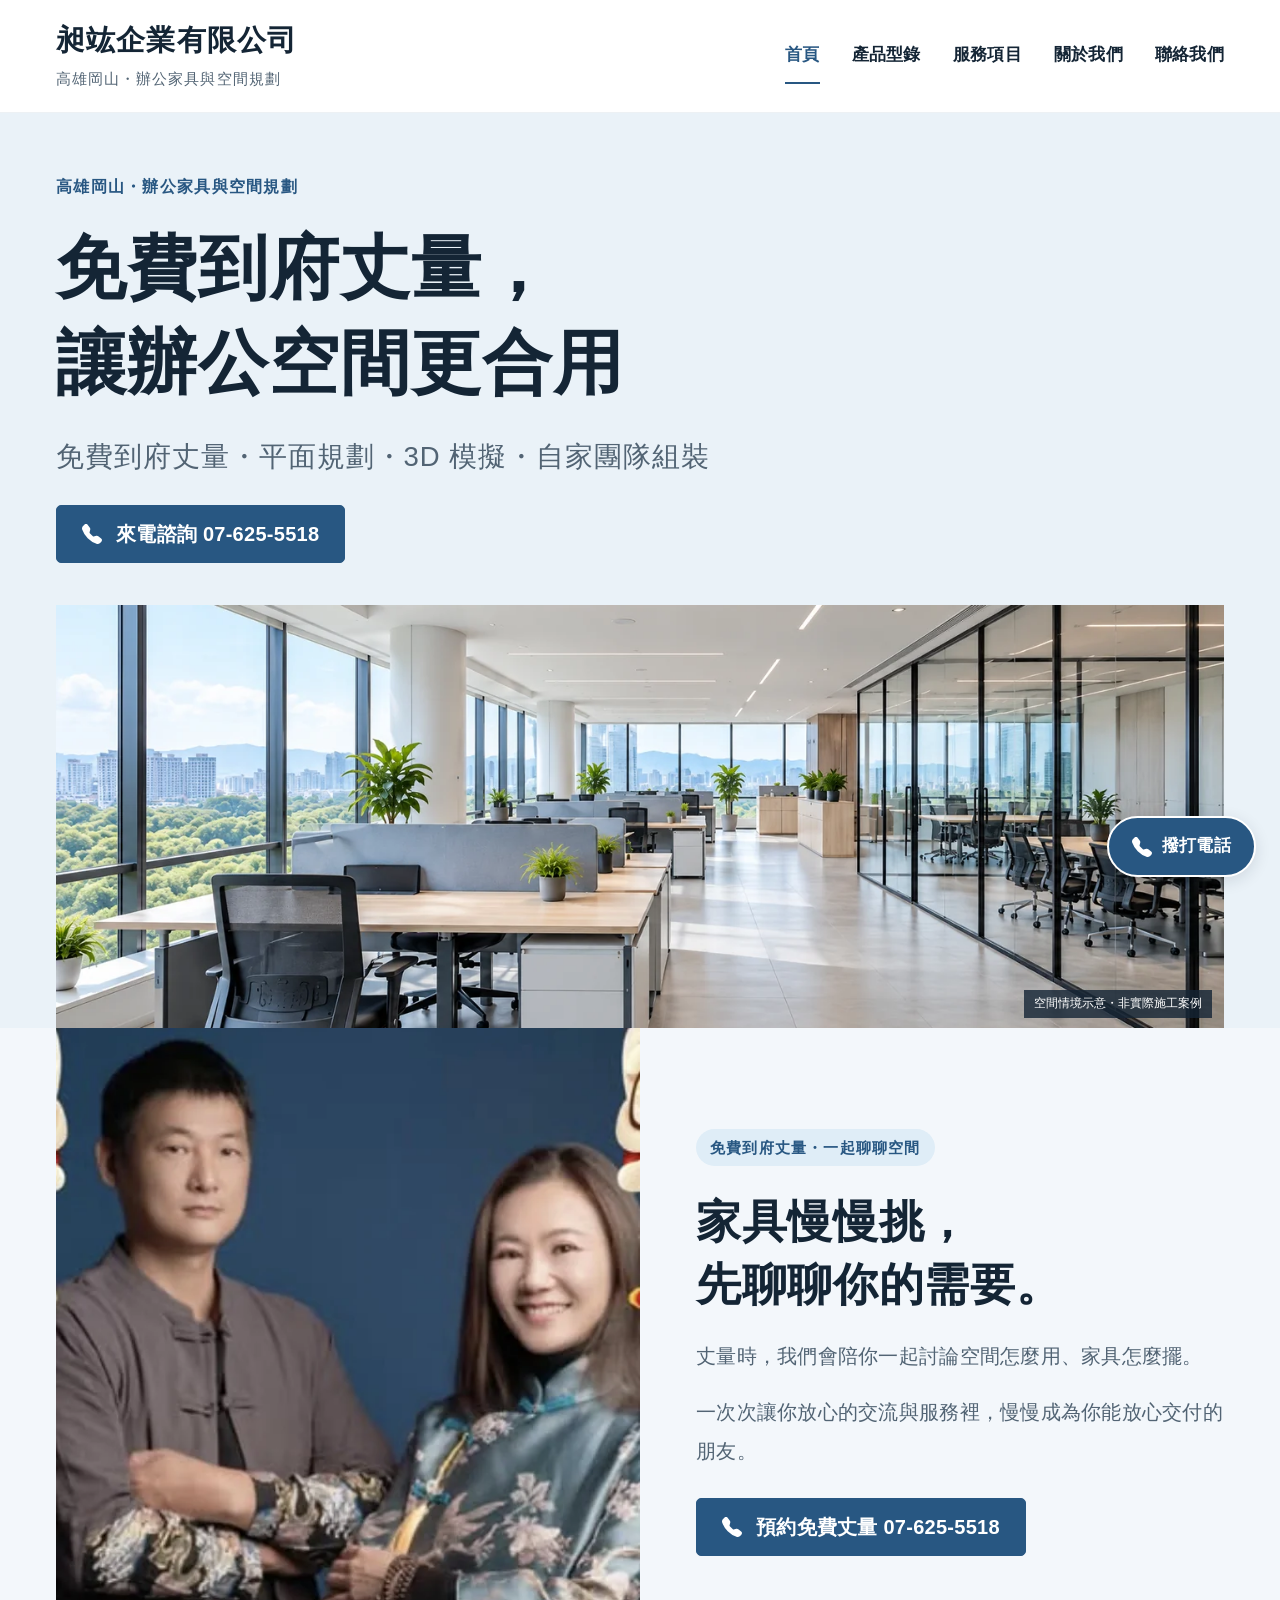
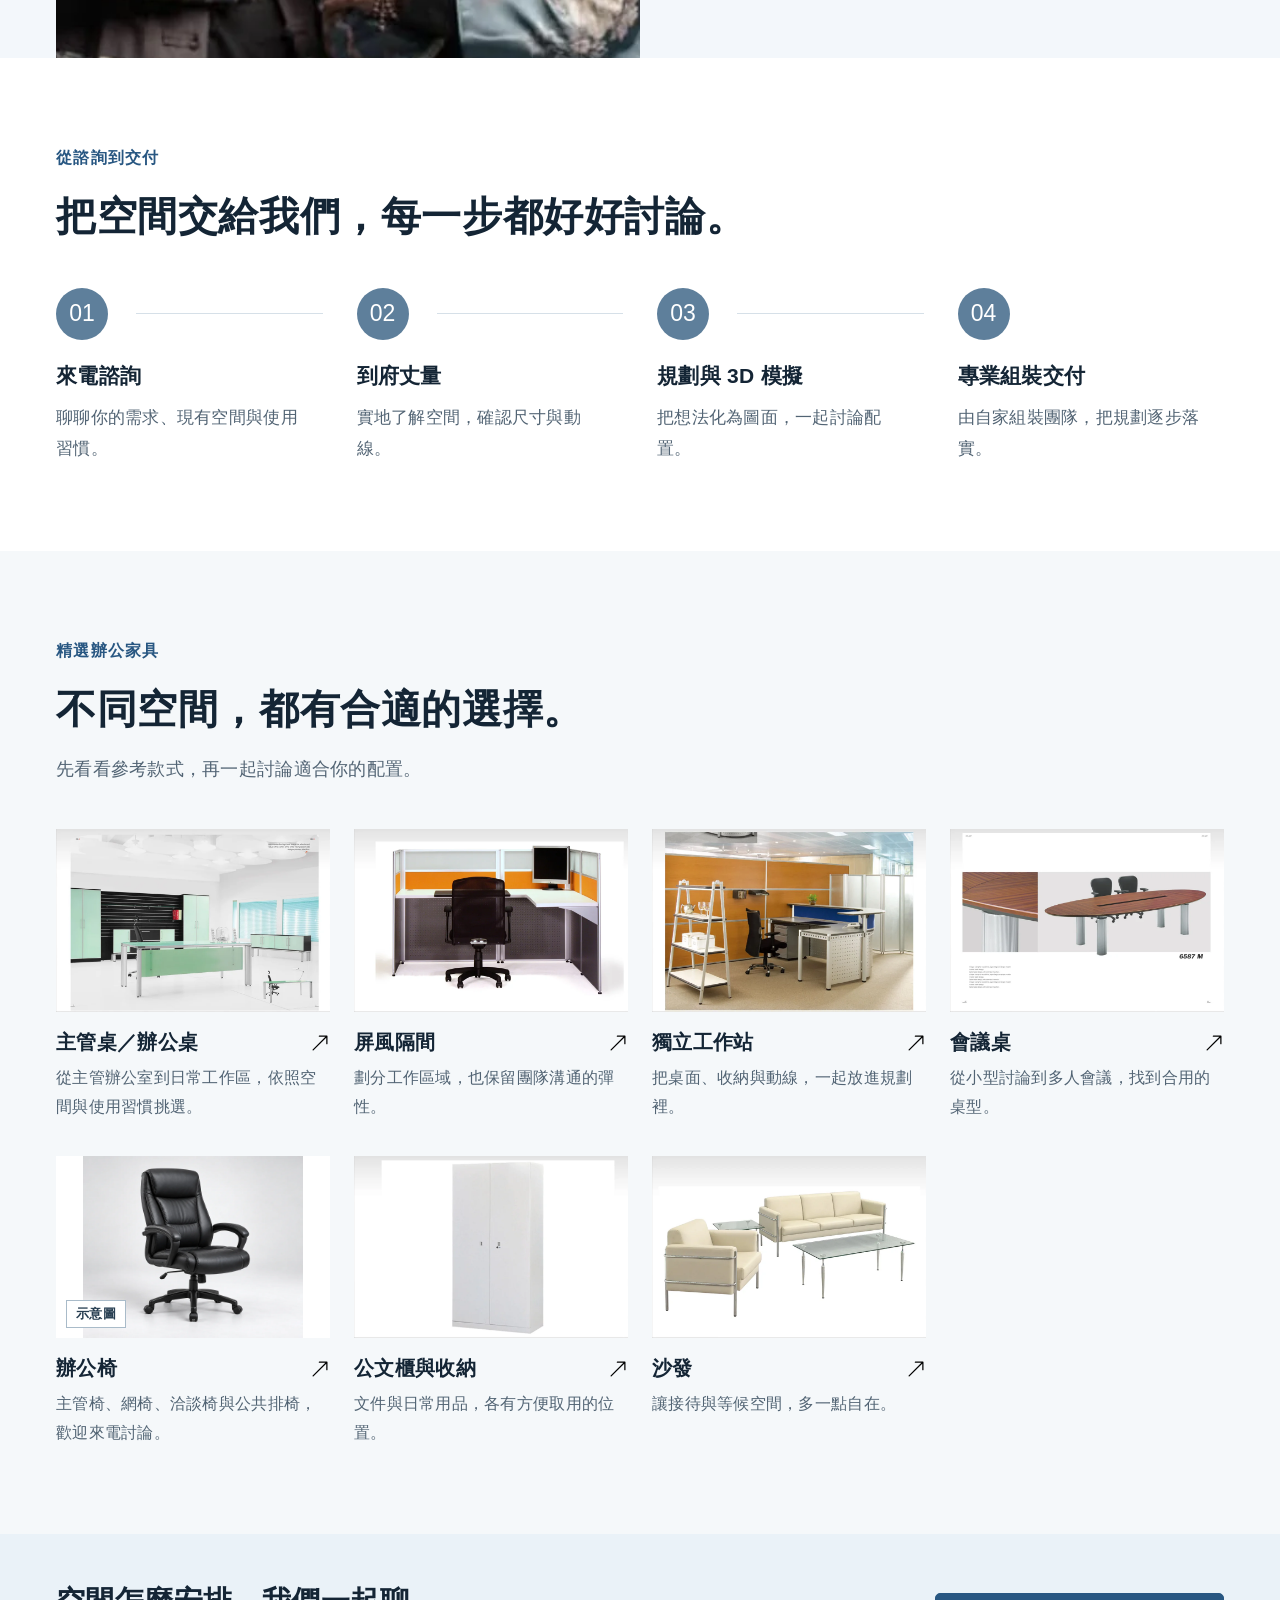
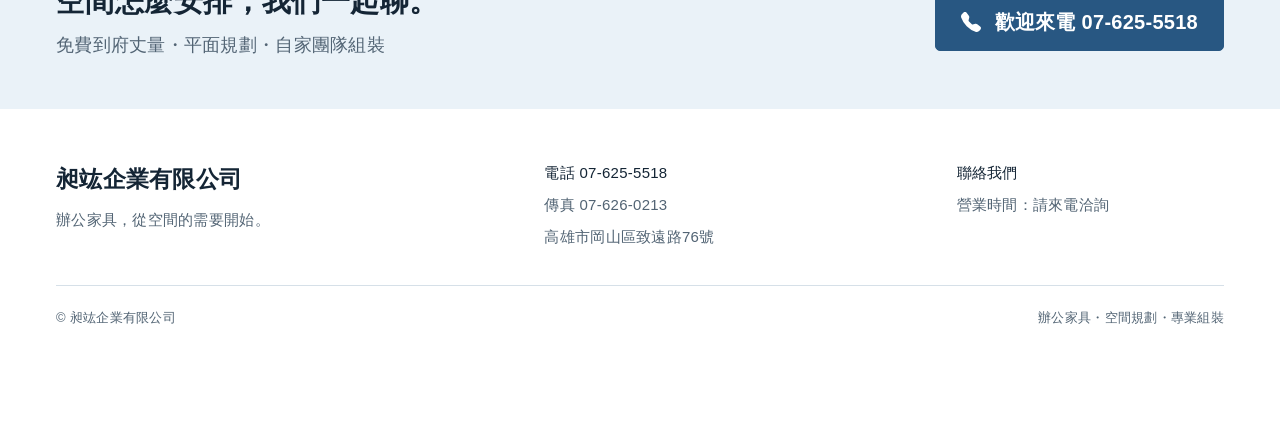
==== index.html @ 02953f78 "完成五頁辦公家具樣品網站、人物丈量區與精選型錄" ====
<!doctype html><html lang="zh-Hant"><head><meta charset="UTF-8"><meta name="viewport" content="width=device-width, initial-scale=1"><meta name="description" content="昶竑企業位於高雄岡山，提供免費到府丈量、平面規劃、3D 模擬與自家團隊組裝，歡迎來電 07-625-5518 討論辦公家具與空間需求。"><meta name="theme-color" content="#285782"><title>首頁｜昶竑企業－高雄岡山辦公家具</title><link rel="icon" href="assets/icons/telephone-fill.svg" type="image/svg+xml"><link rel="stylesheet" href="styles.css"><script src="app.js" defer></script></head><body><a class="skip-link" href="#main">跳到主要內容</a><header class="site-header"><div class="container header-inner"><a class="brand" href="index.html"><span>昶竑企業有限公司</span><small>高雄岡山・辦公家具與空間規劃</small></a><button class="menu-toggle" aria-expanded="false" aria-controls="main-nav" aria-label="開啟選單"><img class="icon" src="assets/icons/list.svg" width="20" height="20" alt=""></button><nav id="main-nav" aria-label="主要選單"><a href="index.html" aria-current="page">首頁</a><a href="products.html">產品型錄</a><a href="services.html">服務項目</a><a href="about.html">關於我們</a><a href="contact.html">聯絡我們</a></nav></div></header><main id="main"><section class="hero"><div class="container"><p class="eyebrow">高雄岡山・辦公家具與空間規劃</p><h1>免費到府丈量，<br>讓辦公空間更合用</h1><p class="hero-services">免費到府丈量・平面規劃・3D 模擬・自家團隊組裝</p><a class="button" href="tel:076255518"><img class="icon" src="assets/icons/telephone-fill.svg" width="20" height="20" alt=""><span>來電諮詢 07-625-5518</span></a><figure class="hero-photo"><img src="assets/office.webp" width="1400" height="650" fetchpriority="high" alt="明亮辦公室的空間規劃情境示意"><figcaption>空間情境示意・非實際施工案例</figcaption></figure></div></section><section class="team-section" aria-labelledby="team-heading"><div class="container team-grid"><div class="team-photo"><img src="assets/team.webp" width="622" height="932" alt="兩位人物的原始合照" loading="lazy"></div><div class="team-copy"><p class="eyebrow">免費到府丈量・一起聊聊空間</p><h2 id="team-heading">家具慢慢挑，<br>先聊聊你的需要。</h2><p>丈量時，我們會陪你一起討論空間怎麼用、家具怎麼擺。</p><p>一次次讓你放心的交流與服務裡，慢慢成為你能放心交付的朋友。</p><a class="button" href="tel:076255518"><img class="icon" src="assets/icons/telephone-fill.svg" width="20" height="20" alt=""><span>預約免費丈量 07-625-5518</span></a></div></div></section><section class="section process-section"><div class="container"><div class="section-heading"><p class="eyebrow">從諮詢到交付</p><h2>把空間交給我們，<br class="mobile-only">每一步都好好討論。</h2></div><ol class="process-grid"><li><span class="step-number">01</span><h3>來電諮詢</h3><p>聊聊你的需求、現有空間與使用習慣。</p></li><li><span class="step-number">02</span><h3>到府丈量</h3><p>實地了解空間，確認尺寸與動線。</p></li><li><span class="step-number">03</span><h3>規劃與 3D 模擬</h3><p>把想法化為圖面，一起討論配置。</p></li><li><span class="step-number">04</span><h3>專業組裝交付</h3><p>由自家組裝團隊，把規劃逐步落實。</p></li></ol></div></section><section class="section category-section"><div class="container"><div class="section-heading"><p class="eyebrow">精選辦公家具</p><h2>不同空間，都有合適的選擇。</h2><p>先看看參考款式，再一起討論適合你的配置。</p></div><div class="category-grid"><a class="category-card" href="products.html#desks"><div class="category-image"><img src="assets/products/desks-1.webp" width="500" height="333" loading="lazy" alt="主管桌／辦公桌參考款式"></div><div class="category-title"><h3>主管桌／辦公桌</h3><img class="icon" src="assets/icons/arrow-up-right.svg" width="20" height="20" alt=""></div><p>從主管辦公室到日常工作區，依照空間與使用習慣挑選。</p></a><a class="category-card" href="products.html#partitions"><div class="category-image"><img src="assets/products/partitions-1.webp" width="500" height="333" loading="lazy" alt="屏風隔間參考款式"></div><div class="category-title"><h3>屏風隔間</h3><img class="icon" src="assets/icons/arrow-up-right.svg" width="20" height="20" alt=""></div><p>劃分工作區域，也保留團隊溝通的彈性。</p></a><a class="category-card" href="products.html#stations"><div class="category-image"><img src="assets/products/stations-1.webp" width="500" height="333" loading="lazy" alt="獨立工作站參考款式"></div><div class="category-title"><h3>獨立工作站</h3><img class="icon" src="assets/icons/arrow-up-right.svg" width="20" height="20" alt=""></div><p>把桌面、收納與動線，一起放進規劃裡。</p></a><a class="category-card" href="products.html#meeting"><div class="category-image"><img src="assets/products/meeting-1.webp" width="500" height="333" loading="lazy" alt="會議桌參考款式"></div><div class="category-title"><h3>會議桌</h3><img class="icon" src="assets/icons/arrow-up-right.svg" width="20" height="20" alt=""></div><p>從小型討論到多人會議，找到合用的桌型。</p></a><a class="category-card" href="products.html#chairs"><div class="category-image"><img src="assets/products/chair-1.webp" width="500" height="333" loading="lazy" alt="辦公椅參考款式"><span class="illustration-badge">示意圖</span></div><div class="category-title"><h3>辦公椅</h3><img class="icon" src="assets/icons/arrow-up-right.svg" width="20" height="20" alt=""></div><p>主管椅、網椅、洽談椅與公共排椅，歡迎來電討論。</p></a><a class="category-card" href="products.html#storage"><div class="category-image"><img src="assets/products/storage-1.webp" width="500" height="333" loading="lazy" alt="公文櫃與收納參考款式"></div><div class="category-title"><h3>公文櫃與收納</h3><img class="icon" src="assets/icons/arrow-up-right.svg" width="20" height="20" alt=""></div><p>文件與日常用品，各有方便取用的位置。</p></a><a class="category-card" href="products.html#sofas"><div class="category-image"><img src="assets/products/sofas-1.webp" width="500" height="333" loading="lazy" alt="沙發參考款式"></div><div class="category-title"><h3>沙發</h3><img class="icon" src="assets/icons/arrow-up-right.svg" width="20" height="20" alt=""></div><p>讓接待與等候空間，多一點自在。</p></a></div></div></section></main><section class="contact-band"><div class="container contact-band-inner"><div><h2>空間怎麼安排，我們一起聊。</h2><p>免費到府丈量・平面規劃・自家團隊組裝</p></div><a class="button" href="tel:076255518"><img class="icon" src="assets/icons/telephone-fill.svg" width="20" height="20" alt=""><span>歡迎來電 07-625-5518</span></a></div></section><footer class="site-footer"><div class="container footer-grid"><div><strong>昶竑企業有限公司</strong><p>辦公家具，從空間的需要開始。</p></div><div><a href="tel:076255518">電話 07-625-5518</a><p>傳真 07-626-0213</p><p>高雄市岡山區致遠路76號</p></div><div><a href="contact.html">聯絡我們</a><p>營業時間：請來電洽詢</p></div></div><div class="container footer-bottom"><span>© 昶竑企業有限公司</span><span>辦公家具・空間規劃・專業組裝</span></div></footer><a class="floating-call" href="tel:076255518"><img class="icon" src="assets/icons/telephone-fill.svg" width="20" height="20" alt=""><span>撥打電話</span></a></body></html>
---- styles.css ----
:root{--ink:#142535;--muted:#526474;--blue:#285782;--blue-dark:#1d4367;--soft:#eaf2f8;--line:#d6e0e8;--white:#fff;--container:1280px}*{box-sizing:border-box}html{scroll-behavior:smooth;scroll-padding-top:110px}body{margin:0;color:var(--ink);background:#fff;font-family:-apple-system,BlinkMacSystemFont,"PingFang TC","Microsoft JhengHei",sans-serif;font-size:18px;line-height:1.8;letter-spacing:.015em}h1,h2,h3,p,figure{margin:0}h1,h2,h3{line-height:1.35;letter-spacing:.015em}h1{font-size:clamp(36px,5.5vw,76px);font-weight:800}h2{font-size:clamp(28px,3.1vw,44px);font-weight:750}h3{font-size:22px;font-weight:700}p{color:var(--muted)}a{color:inherit;text-decoration:none}button{font:inherit;cursor:pointer}button,a{-webkit-tap-highlight-color:transparent}button:focus-visible,a:focus-visible,[tabindex]:focus-visible{outline:3px solid #886010;outline-offset:5px}img{max-width:100%;display:block}button{color:inherit}button:disabled{cursor:wait}button:hover,a:hover{transition:background-color .15s,color .15s}::selection{background:#c8ddeb}.container{width:min(calc(100% - 112px),var(--container));margin-inline:auto}.icon{width:20px;height:20px;flex:0 0 20px}.button{display:inline-flex;align-items:center;justify-content:center;gap:14px;min-height:58px;padding:13px 25px;background:var(--blue);border:1px solid var(--blue);border-radius:5px;color:white;font-weight:650;font-size:20px;line-height:1.5;text-align:center}.button .icon,.floating-call .icon{filter:brightness(0) invert(1)}.button:hover,.floating-call:hover{background:var(--blue-dark)}.skip-link{position:fixed;top:-100px;left:20px;padding:12px 24px;background:var(--ink);color:white;z-index:100}.skip-link:focus{top:10px}.site-header{background:white;border-bottom:1px solid #edf1f4}.header-inner{display:flex;align-items:center;justify-content:space-between;min-height:112px;gap:30px}.brand{display:block;flex-shrink:0}.brand>span{font-size:clamp(22px,2.25vw,32px);font-weight:800;letter-spacing:.04em;line-height:1.45;display:block}.brand small{font-size:15px;color:var(--muted);letter-spacing:.07em;display:block;margin-top:3px}#main-nav{display:flex;align-items:center;gap:32px}#main-nav a{font-size:17px;font-weight:650;padding:12px 0;border-bottom:2px solid transparent}#main-nav a:hover,#main-nav [aria-current=page]{color:var(--blue);border-color:var(--blue)}.menu-toggle{display:none;background:white;border:1px solid var(--line);border-radius:4px;width:48px;height:48px;align-items:center;justify-content:center}.menu-toggle .icon{width:26px;height:26px}.eyebrow{color:var(--blue);font-size:16px;font-weight:700;letter-spacing:.08em;margin-bottom:18px}.hero{background:var(--soft);padding:60px 0 0}.hero h1{margin-bottom:24px}.hero-services{font-size:clamp(19px,2.15vw,29px);margin-bottom:26px;line-height:1.65;letter-spacing:.035em}.hero-photo{position:relative;margin-top:42px;overflow:hidden}.hero-photo>img{width:100%;height:clamp(280px,33vw,460px);object-fit:cover;object-position:center}.hero-photo figcaption{position:absolute;right:12px;bottom:10px;color:#fff;background:rgba(20,37,53,.8);font-size:12px;padding:3px 10px;letter-spacing:0}.team-section{background:#f3f7fb;padding:0}.team-grid{display:grid;grid-template-columns:1fr 1fr;gap:0;align-items:stretch}.team-photo{overflow:hidden;background:#24465d}.team-photo img{width:100%;height:100%;max-height:630px;object-fit:cover;object-position:50% 0%}.team-copy{align-self:center;padding:50px 0 50px 56px}.team-copy .eyebrow{display:inline-block;background:#dfedf7;padding:5px 14px;font-size:15px;border-radius:40px;margin-bottom:24px}.team-copy h2{font-size:clamp(30px,3.5vw,48px);margin-bottom:22px;line-height:1.4}.team-copy p:not(.eyebrow){margin-bottom:17px;font-size:20px;line-height:1.95}.team-copy .button{margin-top:10px}.section{padding:86px 0}.section-heading{margin-bottom:44px}.section-heading h2{margin-bottom:16px}.section-heading>p:last-child:not(.eyebrow){max-width:700px}.process-grid{list-style:none;padding:0;margin:0;display:grid;grid-template-columns:repeat(4,minmax(0,1fr));gap:34px}.process-grid li{position:relative}.process-grid li:not(:last-child):after{content:"";position:absolute;left:80px;right:0;top:25px;height:1px;background:var(--line)}.step-number{display:inline-flex;width:52px;height:52px;align-items:center;justify-content:center;background:#5e7f9b;color:#fff;border-radius:50%;font-size:23px;letter-spacing:0;margin-bottom:22px}.process-grid h3{margin-bottom:13px;font-size:21px}.process-grid p{font-size:17px;max-width:250px}.category-section{background:#f5f8fa}.category-grid{display:grid;grid-template-columns:repeat(4,minmax(0,1fr));gap:34px 24px}.category-card{display:block}.category-image{position:relative;overflow:hidden;background:#fff;aspect-ratio:1.5}.category-image>img{width:100%;height:100%;object-fit:contain}.category-title{display:flex;align-items:center;justify-content:space-between;gap:8px;margin-top:17px}.category-title h3{font-size:20px}.category-card p{font-size:16px;margin-top:8px}.category-card:hover h3{color:var(--blue)}.category-card:hover .category-image{outline:1px solid var(--blue)}.contact-band{padding:48px 0;background:var(--soft)}.contact-band-inner{display:flex;align-items:center;justify-content:space-between;gap:30px}.contact-band h2{font-size:29px;margin-bottom:8px}.contact-band .button{white-space:nowrap}.site-footer{padding:50px 0 95px}.footer-grid{display:grid;grid-template-columns:1.2fr 1fr .7fr;gap:30px;font-size:15px}.footer-grid strong{font-size:23px}.footer-grid p{margin-top:5px}.footer-grid a:hover{color:var(--blue);text-decoration:underline}.footer-bottom{border-top:1px solid var(--line);margin-top:35px;padding-top:20px;display:flex;justify-content:space-between;font-size:13px;color:var(--muted)}.floating-call{position:fixed;right:24px;bottom:23px;display:flex;align-items:center;justify-content:center;gap:10px;min-height:54px;background:var(--blue);color:white;padding:13px 23px;border:2px solid white;border-radius:40px;box-shadow:0 4px 16px #1425351f;z-index:20;font-size:17px;font-weight:700}.page-heading{background:var(--soft);padding:62px 0}.page-heading h1{font-size:clamp(35px,4.4vw,60px);margin-bottom:22px}.lead{max-width:780px;font-size:20px}.category-tabs{display:flex;flex-wrap:wrap;gap:10px;margin-bottom:44px;border-bottom:1px solid var(--line);padding-bottom:24px}.category-tabs button{background:white;border:1px solid var(--line);border-radius:4px;padding:12px 19px;min-height:52px;font-size:18px}.category-tabs button:hover{border-color:var(--blue);color:var(--blue)}.category-tabs [aria-selected=true]{background:var(--blue);border-color:var(--blue);color:white}.category-tabs [aria-selected=true]:hover{color:white;background:var(--blue-dark)}.catalog-heading{display:flex;align-items:flex-end;justify-content:space-between;gap:24px;margin-bottom:30px}.catalog-heading h2{font-size:34px;margin-bottom:8px}#product-count{white-space:nowrap;color:var(--muted);font-size:16px}.product-grid{display:grid;grid-template-columns:repeat(3,minmax(0,1fr));gap:36px 26px}.product-card{min-width:0}.product-photo{position:relative;background:#f5f6f7;border:0;padding:0;width:100%;aspect-ratio:1.5;display:flex;align-items:center;justify-content:center;overflow:hidden;cursor:zoom-in}.product-photo>img{width:100%;height:100%;object-fit:contain}.product-photo.native-size>img{width:auto;height:auto;max-width:100%;max-height:100%}.photo-zoom{position:absolute;bottom:10px;right:10px;padding:7px;background:white;border:1px solid var(--line);border-radius:50%}.photo-zoom .icon{width:16px;height:16px}.product-card h3{font-size:21px;margin-top:17px;margin-bottom:4px}.product-model{font-size:15px;color:var(--muted);letter-spacing:.04em}.product-dimensions{font-size:15px;margin-top:9px;overflow-wrap:anywhere}.illustration-badge{position:absolute;left:10px;bottom:10px;background:#fff;color:#263d50;border:1px solid #a9bbc9;padding:2px 9px;font-size:13px;font-weight:650;line-height:1.7}.catalog-note{margin-top:42px;padding-top:24px;border-top:1px solid var(--line);font-weight:650;color:var(--blue)}.small-print{font-size:15px;margin-top:10px}.chair-notice{padding:24px;background:var(--soft);border-left:4px solid var(--blue);margin-bottom:32px}.chair-notice strong{font-size:21px}.chair-notice p{margin:10px 0 18px}.chair-notice .button{font-size:18px}.chair-active .catalog-note{font-size:21px;padding:20px;background:var(--soft);border:1px solid var(--line)}[hidden]{display:none!important}#catalog-status{margin-bottom:20px}.service-list{display:grid}.service-row{padding:38px 0;border-bottom:1px solid var(--line);display:grid;grid-template-columns:65px 210px 1fr;gap:24px}.service-row:first-child{padding-top:0}.service-number{color:#6d879d;font-size:25px}.service-row h2{font-size:28px}.service-row h3{font-size:23px;margin-bottom:13px}.service-row p{max-width:650px}.soft{background:#f5f8fa}.about-grid{display:grid;grid-template-columns:.85fr 1.15fr;gap:70px;align-items:start}.about-photo{overflow:hidden}.about-photo img{width:100%;height:auto}.prose h2{margin-bottom:24px}.prose>p:not(.eyebrow){margin-bottom:22px}.prose .button{margin-top:10px}.contact-grid{display:grid;grid-template-columns:1fr 1.1fr;gap:70px}.contact-phone{display:block;margin-bottom:30px;color:var(--blue)}.contact-phone>span{display:block;font-size:17px}.contact-phone strong{display:block;font-size:clamp(30px,3.5vw,46px);line-height:1.6;letter-spacing:.01em}.contact-details{margin:0 0 32px}.contact-details>div{display:grid;grid-template-columns:90px 1fr;gap:20px;padding:16px 0;border-bottom:1px solid var(--line)}.contact-details dt{color:var(--muted);font-size:16px}.contact-details dd{margin:0}.map-wrap iframe{width:100%;height:400px;display:block;background:var(--soft)}.map-link{display:inline-flex;align-items:center;gap:10px;margin-top:14px;color:var(--blue);font-size:17px;padding:8px 0}.mobile-only{display:none}dialog{width:min(1000px,calc(100% - 32px));max-height:90dvh;padding:24px;border:1px solid var(--line);border-radius:8px;color:var(--ink);overscroll-behavior:contain}dialog::backdrop{background:rgba(20,37,53,.75)}.dialog-toolbar{display:flex;align-items:center;justify-content:space-between;gap:16px;margin-bottom:20px}.dialog-toolbar h2{font-size:24px}.dialog-close{border:1px solid var(--line);background:white;width:48px;height:48px;display:flex;align-items:center;justify-content:center;flex-shrink:0}.dialog-image{position:relative;background:#f2f5f7}.dialog-image>img{width:100%;max-height:58dvh;object-fit:contain}dialog>p{margin:13px 0}dialog .button{font-size:18px}body.dialog-open{overflow:hidden}
@media(min-width:1600px){.hero h1{font-size:80px}.hero{padding-top:75px}}
@media(max-width:1100px){.container{width:calc(100% - 64px)}.header-inner{gap:20px}#main-nav{gap:20px}#main-nav a{font-size:16px}.brand>span{font-size:25px}.brand small{font-size:12px}.team-copy{padding:34px 0 34px 32px}.team-copy p:not(.eyebrow){font-size:18px}.team-copy .button{font-size:17px;padding:12px 16px}.category-grid{grid-template-columns:repeat(3,minmax(0,1fr))}.service-row{grid-template-columns:50px 170px 1fr;gap:18px}.contact-grid{gap:35px}.contact-band h2{font-size:24px}.contact-band .button{font-size:18px}.about-grid{gap:40px}}
@media(max-width:800px){.container{width:calc(100% - 40px)}.header-inner{min-height:90px;flex-wrap:wrap;gap:0;padding:15px 0}.brand>span{font-size:24px}.brand small{font-size:12px}.menu-toggle{display:flex}#main-nav{display:none;width:100%;flex-direction:column;align-items:stretch;gap:0;margin-top:15px;border-top:1px solid var(--line)}#main-nav.is-open{display:flex}#main-nav a{font-size:18px;padding:13px 8px;border-bottom:1px solid var(--line)}#main-nav [aria-current=page]{background:var(--soft)}.hero{padding-top:38px}.hero h1{font-size:clamp(33px,6.8vw,54px);line-height:1.4;margin-bottom:19px}.hero-services{font-size:19px;max-width:550px;margin-bottom:23px;line-height:1.85}.hero-photo{margin-top:30px}.hero-photo>img{height:clamp(240px,49vw,380px)}.hero-photo figcaption{font-size:10px;right:7px;bottom:7px}.team-grid{grid-template-columns:1fr 1fr}.team-photo img{min-height:480px;object-position:50% 0%}.team-copy{padding:30px 0 30px 24px}.team-copy h2{font-size:29px}.team-copy .eyebrow{font-size:13px;padding:3px 8px}.team-copy .button{font-size:15px;padding:12px 10px;gap:8px}.team-copy p:not(.eyebrow){font-size:17px}.section{padding:58px 0}.section-heading{margin-bottom:32px}.process-grid{grid-template-columns:repeat(2,minmax(0,1fr));gap:34px}.process-grid li:nth-child(2):after{display:none}.process-grid p{max-width:none}.category-grid{grid-template-columns:repeat(2,minmax(0,1fr));gap:28px 20px}.contact-band-inner{align-items:flex-start;flex-direction:column;gap:24px}.footer-grid{grid-template-columns:1fr 1fr}.footer-grid>div:first-child{grid-column:1/-1}.page-heading{padding:45px 0}.lead{font-size:18px}.category-tabs{gap:9px}.category-tabs button{font-size:16px;padding:10px 14px}.product-grid{grid-template-columns:repeat(2,minmax(0,1fr));gap:30px 20px}.product-card h3{font-size:19px}.service-row{grid-template-columns:42px 1fr;gap:10px 14px;padding:28px 0}.service-row>div{grid-column:2}.service-row h2{font-size:27px}.service-row h3{font-size:21px}.about-grid{grid-template-columns:1fr;gap:36px}.about-photo{max-width:420px}.about-photo img{max-height:520px;object-fit:cover;object-position:top}.contact-grid{grid-template-columns:1fr;gap:40px}.map-wrap iframe{height:340px}.footer-bottom{flex-direction:column;gap:8px}.floating-call{right:16px;bottom:16px;font-size:16px;min-height:52px;padding:12px 18px}}
@media(max-width:540px){body{font-size:18px}.container{width:calc(100% - 36px)}.brand>span{font-size:23px}.brand small{font-size:11px;letter-spacing:.03em}.hero .eyebrow{font-size:13px;margin-bottom:17px}.hero h1{font-size:clamp(30px,7.9vw,42px)}.hero-services{font-size:17px;line-height:1.9}.button{font-size:18px;padding:13px 17px;gap:10px;min-height:56px}.hero-photo>img{height:245px}.hero-photo{margin-top:29px}.team-section{padding-top:24px}.team-grid{grid-template-columns:1fr}.team-photo{max-width:100%;height:410px}.team-photo img{min-height:0;max-height:none;height:100%;object-position:50% 0%}.team-copy{padding:32px 0 38px}.team-copy .eyebrow{font-size:14px;margin-bottom:18px}.team-copy h2{font-size:33px}.team-copy p:not(.eyebrow){font-size:18px;line-height:1.85}.team-copy .button{font-size:17px;padding:13px 16px;margin-top:8px}.section{padding:46px 0}.section-heading h2{font-size:28px}.section-heading .eyebrow{font-size:14px}.process-grid{gap:30px 22px}.process-grid h3{font-size:19px}.process-grid p{font-size:16px}.step-number{width:46px;height:46px;font-size:21px;margin-bottom:17px}.process-grid li:not(:last-child):after{left:62px;top:23px}.category-grid{gap:28px 15px}.category-title h3{font-size:18px}.category-title{gap:4px;margin-top:12px}.category-title .icon{width:15px;height:15px;flex-basis:15px}.category-card p{font-size:15px;line-height:1.75}.category-image{aspect-ratio:1.25}.illustration-badge{font-size:11px;left:6px;bottom:6px;padding:2px 6px}.contact-band{padding:34px 0}.contact-band h2{font-size:25px}.contact-band p{font-size:16px}.footer-grid{grid-template-columns:1fr;gap:25px}.site-footer{padding-top:35px;padding-bottom:105px}.footer-bottom{font-size:12px}.page-heading h1{font-size:34px}.page-heading .eyebrow{font-size:14px}.category-tabs{gap:8px;margin-bottom:28px;padding-bottom:20px}.category-tabs button{padding:10px 12px;font-size:16px;min-height:48px}.catalog-heading{align-items:flex-start;gap:12px}.catalog-heading h2{font-size:27px}.catalog-heading p{font-size:16px}#product-count{font-size:14px;padding-top:6px}.product-grid{grid-template-columns:1fr;gap:32px}.product-photo{aspect-ratio:1.5}.product-card h3{font-size:22px}.product-model{font-size:16px}.chair-notice{padding:20px 18px}.chair-notice strong{font-size:19px}.chair-notice p{font-size:17px}.catalog-note{font-size:18px}.chair-active .catalog-note{font-size:19px}.service-row{grid-template-columns:30px 1fr;gap:10px 12px}.service-number{font-size:21px}.service-row p{font-size:17px}.service-row h2{font-size:25px}.service-row h3{font-size:21px}.contact-details>div{grid-template-columns:76px 1fr;gap:12px}.contact-phone strong{font-size:38px}.contact-details dd{font-size:17px}.map-wrap iframe{height:320px}.mobile-only{display:block}.dialog-toolbar h2{font-size:20px}dialog{padding:17px}dialog .button{font-size:16px}.floating-call{font-size:15px;gap:8px;right:12px;bottom:12px;padding:11px 16px}.floating-call .icon{width:17px;height:17px;flex-basis:17px}}
@media(prefers-reduced-motion:reduce){html{scroll-behavior:auto}*,*:before,*:after{transition:none!important}}
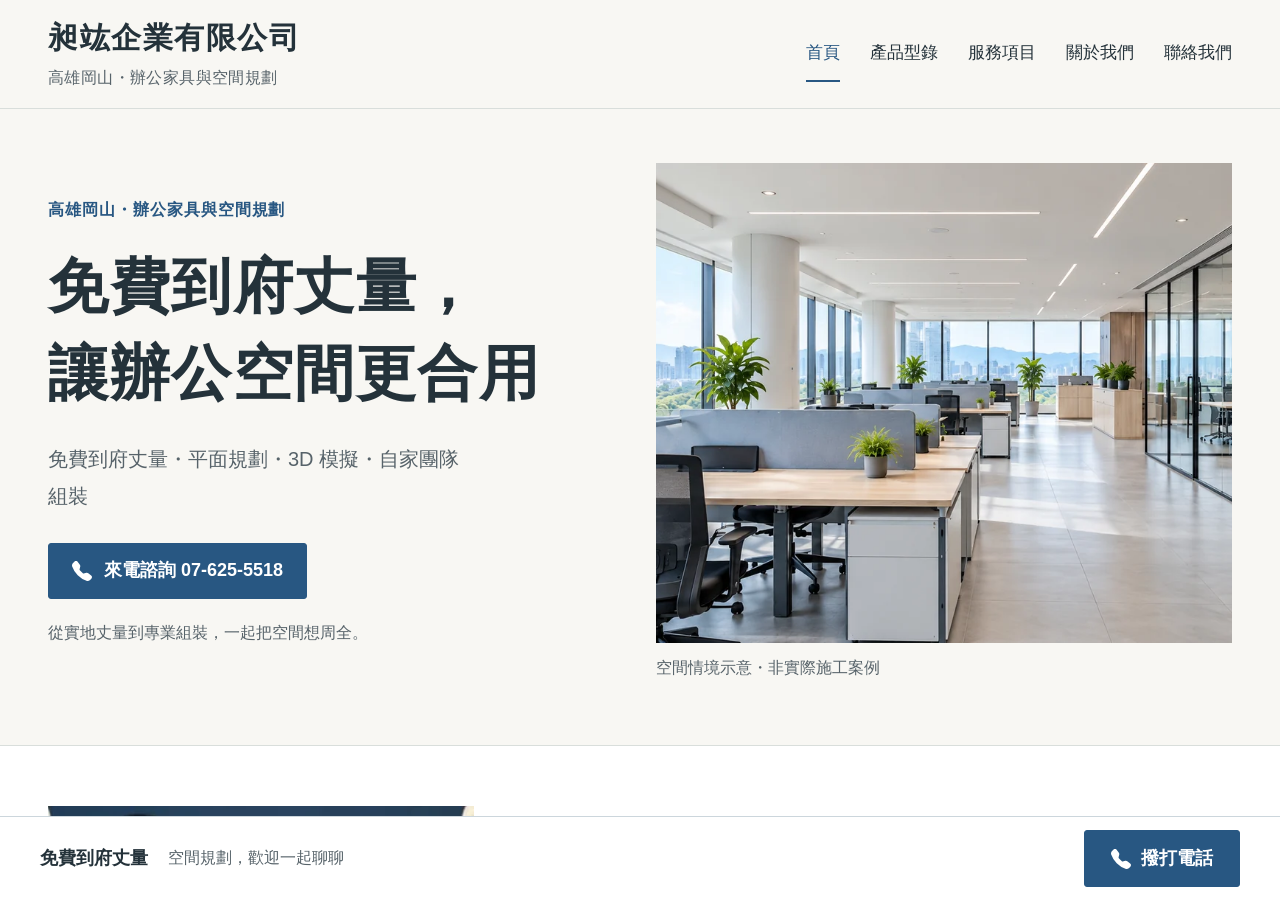
==== commit e7d6a922: "優化五頁視覺層級、產品構圖與行動版電話區" ====
--- a/index.html
+++ b/index.html
@@ -1 +1,3 @@
-<!doctype html><html lang="zh-Hant"><head><meta charset="UTF-8"><meta name="viewport" content="width=device-width, initial-scale=1"><meta name="description" content="昶竑企業位於高雄岡山，提供免費到府丈量、平面規劃、3D 模擬與自家團隊組裝，歡迎來電 07-625-5518 討論辦公家具與空間需求。"><meta name="theme-color" content="#285782"><title>首頁｜昶竑企業－高雄岡山辦公家具</title><link rel="icon" href="assets/icons/telephone-fill.svg" type="image/svg+xml"><link rel="stylesheet" href="styles.css"><script src="app.js" defer></script></head><body><a class="skip-link" href="#main">跳到主要內容</a><header class="site-header"><div class="container header-inner"><a class="brand" href="index.html"><span>昶竑企業有限公司</span><small>高雄岡山・辦公家具與空間規劃</small></a><button class="menu-toggle" aria-expanded="false" aria-controls="main-nav" aria-label="開啟選單"><img class="icon" src="assets/icons/list.svg" width="20" height="20" alt=""></button><nav id="main-nav" aria-label="主要選單"><a href="index.html" aria-current="page">首頁</a><a href="products.html">產品型錄</a><a href="services.html">服務項目</a><a href="about.html">關於我們</a><a href="contact.html">聯絡我們</a></nav></div></header><main id="main"><section class="hero"><div class="container"><p class="eyebrow">高雄岡山・辦公家具與空間規劃</p><h1>免費到府丈量，<br>讓辦公空間更合用</h1><p class="hero-services">免費到府丈量・平面規劃・3D 模擬・自家團隊組裝</p><a class="button" href="tel:076255518"><img class="icon" src="assets/icons/telephone-fill.svg" width="20" height="20" alt=""><span>來電諮詢 07-625-5518</span></a><figure class="hero-photo"><img src="assets/office.webp" width="1400" height="650" fetchpriority="high" alt="明亮辦公室的空間規劃情境示意"><figcaption>空間情境示意・非實際施工案例</figcaption></figure></div></section><section class="team-section" aria-labelledby="team-heading"><div class="container team-grid"><div class="team-photo"><img src="assets/team.webp" width="622" height="932" alt="兩位人物的原始合照" loading="lazy"></div><div class="team-copy"><p class="eyebrow">免費到府丈量・一起聊聊空間</p><h2 id="team-heading">家具慢慢挑，<br>先聊聊你的需要。</h2><p>丈量時，我們會陪你一起討論空間怎麼用、家具怎麼擺。</p><p>一次次讓你放心的交流與服務裡，慢慢成為你能放心交付的朋友。</p><a class="button" href="tel:076255518"><img class="icon" src="assets/icons/telephone-fill.svg" width="20" height="20" alt=""><span>預約免費丈量 07-625-5518</span></a></div></div></section><section class="section process-section"><div class="container"><div class="section-heading"><p class="eyebrow">從諮詢到交付</p><h2>把空間交給我們，<br class="mobile-only">每一步都好好討論。</h2></div><ol class="process-grid"><li><span class="step-number">01</span><h3>來電諮詢</h3><p>聊聊你的需求、現有空間與使用習慣。</p></li><li><span class="step-number">02</span><h3>到府丈量</h3><p>實地了解空間，確認尺寸與動線。</p></li><li><span class="step-number">03</span><h3>規劃與 3D 模擬</h3><p>把想法化為圖面，一起討論配置。</p></li><li><span class="step-number">04</span><h3>專業組裝交付</h3><p>由自家組裝團隊，把規劃逐步落實。</p></li></ol></div></section><section class="section category-section"><div class="container"><div class="section-heading"><p class="eyebrow">精選辦公家具</p><h2>不同空間，都有合適的選擇。</h2><p>先看看參考款式，再一起討論適合你的配置。</p></div><div class="category-grid"><a class="category-card" href="products.html#desks"><div class="category-image"><img src="assets/products/desks-1.webp" width="500" height="333" loading="lazy" alt="主管桌／辦公桌參考款式"></div><div class="category-title"><h3>主管桌／辦公桌</h3><img class="icon" src="assets/icons/arrow-up-right.svg" width="20" height="20" alt=""></div><p>從主管辦公室到日常工作區，依照空間與使用習慣挑選。</p></a><a class="category-card" href="products.html#partitions"><div class="category-image"><img src="assets/products/partitions-1.webp" width="500" height="333" loading="lazy" alt="屏風隔間參考款式"></div><div class="category-title"><h3>屏風隔間</h3><img class="icon" src="assets/icons/arrow-up-right.svg" width="20" height="20" alt=""></div><p>劃分工作區域，也保留團隊溝通的彈性。</p></a><a class="category-card" href="products.html#stations"><div class="category-image"><img src="assets/products/stations-1.webp" width="500" height="333" loading="lazy" alt="獨立工作站參考款式"></div><div class="category-title"><h3>獨立工作站</h3><img class="icon" src="assets/icons/arrow-up-right.svg" width="20" height="20" alt=""></div><p>把桌面、收納與動線，一起放進規劃裡。</p></a><a class="category-card" href="products.html#meeting"><div class="category-image"><img src="assets/products/meeting-1.webp" width="500" height="333" loading="lazy" alt="會議桌參考款式"></div><div class="category-title"><h3>會議桌</h3><img class="icon" src="assets/icons/arrow-up-right.svg" width="20" height="20" alt=""></div><p>從小型討論到多人會議，找到合用的桌型。</p></a><a class="category-card" href="products.html#chairs"><div class="category-image"><img src="assets/products/chair-1.webp" width="500" height="333" loading="lazy" alt="辦公椅參考款式"><span class="illustration-badge">示意圖</span></div><div class="category-title"><h3>辦公椅</h3><img class="icon" src="assets/icons/arrow-up-right.svg" width="20" height="20" alt=""></div><p>主管椅、網椅、洽談椅與公共排椅，歡迎來電討論。</p></a><a class="category-card" href="products.html#storage"><div class="category-image"><img src="assets/products/storage-1.webp" width="500" height="333" loading="lazy" alt="公文櫃與收納參考款式"></div><div class="category-title"><h3>公文櫃與收納</h3><img class="icon" src="assets/icons/arrow-up-right.svg" width="20" height="20" alt=""></div><p>文件與日常用品，各有方便取用的位置。</p></a><a class="category-card" href="products.html#sofas"><div class="category-image"><img src="assets/products/sofas-1.webp" width="500" height="333" loading="lazy" alt="沙發參考款式"></div><div class="category-title"><h3>沙發</h3><img class="icon" src="assets/icons/arrow-up-right.svg" width="20" height="20" alt=""></div><p>讓接待與等候空間，多一點自在。</p></a></div></div></section></main><section class="contact-band"><div class="container contact-band-inner"><div><h2>空間怎麼安排，我們一起聊。</h2><p>免費到府丈量・平面規劃・自家團隊組裝</p></div><a class="button" href="tel:076255518"><img class="icon" src="assets/icons/telephone-fill.svg" width="20" height="20" alt=""><span>歡迎來電 07-625-5518</span></a></div></section><footer class="site-footer"><div class="container footer-grid"><div><strong>昶竑企業有限公司</strong><p>辦公家具，從空間的需要開始。</p></div><div><a href="tel:076255518">電話 07-625-5518</a><p>傳真 07-626-0213</p><p>高雄市岡山區致遠路76號</p></div><div><a href="contact.html">聯絡我們</a><p>營業時間：請來電洽詢</p></div></div><div class="container footer-bottom"><span>© 昶竑企業有限公司</span><span>辦公家具・空間規劃・專業組裝</span></div></footer><a class="floating-call" href="tel:076255518"><img class="icon" src="assets/icons/telephone-fill.svg" width="20" height="20" alt=""><span>撥打電話</span></a></body></html>+<!DOCTYPE html>
+
+<html lang="zh-Hant"><head><meta charset="utf-8"/><meta content="width=device-width, initial-scale=1" name="viewport"/><meta content="昶竑企業位於高雄岡山，提供免費到府丈量、平面規劃、3D 模擬與自家團隊組裝，歡迎來電 07-625-5518 討論辦公家具與空間需求。" name="description"/><meta content="#285782" name="theme-color"/><title>首頁｜昶竑企業－高雄岡山辦公家具</title><link href="assets/icons/telephone-fill.svg" rel="icon" type="image/svg+xml"/><link href="styles.css?v=20261019-2" rel="stylesheet"/><script defer="" src="app.js?v=20261019-2"></script></head><body><div aria-label="網站內容" class="site-scroll" role="region" tabindex="0"><a class="skip-link" href="#main">跳到主要內容</a><header class="site-header"><div class="container header-inner"><a class="brand" href="index.html"><span>昶竑企業有限公司</span><small>高雄岡山・辦公家具與空間規劃</small></a><button aria-controls="main-nav" aria-expanded="false" aria-label="開啟選單" class="menu-toggle"><img alt="" class="icon" height="20" src="assets/icons/list.svg" width="20"/></button><nav aria-label="主要選單" id="main-nav"><a aria-current="page" href="index.html">首頁</a><a href="products.html">產品型錄</a><a href="services.html">服務項目</a><a href="about.html">關於我們</a><a href="contact.html">聯絡我們</a></nav></div></header><main id="main"><section class="hero"><div class="container"><div class="hero-copy"><p class="eyebrow">高雄岡山・辦公家具與空間規劃</p><h1>免費到府丈量，<br/>讓辦公空間更合用</h1><p class="hero-services">免費到府丈量・平面規劃・3D 模擬・自家團隊組裝</p><a class="button" href="tel:076255518"><img alt="" class="icon" height="20" src="assets/icons/telephone-fill.svg" width="20"/><span>來電諮詢 07-625-5518</span></a><p class="hero-note">從實地丈量到專業組裝，一起把空間想周全。</p></div><figure class="hero-photo"><img alt="明亮辦公室的空間規劃情境示意" fetchpriority="high" height="650" src="assets/office.webp" width="1400"/><figcaption>空間情境示意・非實際施工案例</figcaption></figure></div></section><section aria-labelledby="team-heading" class="team-section"><div class="container team-grid"><div class="team-photo"><img alt="兩位人物的原始合照" height="932" loading="lazy" src="assets/team.webp" width="622"/></div><div class="team-copy"><p class="eyebrow">免費到府丈量・一起聊聊空間</p><h2 id="team-heading">家具慢慢挑，<br/>先聊聊你的需要。</h2><p>丈量時，我們會陪你一起討論空間怎麼用、家具怎麼擺。</p><p class="friend-copy">一次次讓你放心的交流與服務裡，慢慢成為你能放心交付的朋友。</p><a class="button" href="tel:076255518"><img alt="" class="icon" height="20" src="assets/icons/telephone-fill.svg" width="20"/><span>預約免費丈量 07-625-5518</span></a></div></div></section><section class="section process-section"><div class="container"><div class="section-heading"><p class="eyebrow">從諮詢到交付</p><h2>把空間交給我們，<br class="mobile-only"/>每一步都好好討論。</h2></div><ol class="process-grid"><li><img alt="" class="process-icon" height="32" src="assets/icons/telephone-fill.svg" width="32"/><span class="step-number">01</span><h3>來電諮詢</h3><p>聊聊你的需求、現有空間與使用習慣。</p></li><li><img alt="" class="process-icon" height="32" src="assets/icons/rulers.svg" width="32"/><span class="step-number">02</span><h3>到府丈量</h3><p>實地了解空間，確認尺寸與動線。</p></li><li><img alt="" class="process-icon" height="32" src="assets/icons/bounding-box.svg" width="32"/><span class="step-number">03</span><h3>規劃與 3D 模擬</h3><p>把想法化為圖面，一起討論配置。</p></li><li><img alt="" class="process-icon" height="32" src="assets/icons/tools.svg" width="32"/><span class="step-number">04</span><h3>專業組裝交付</h3><p>由自家組裝團隊，把規劃逐步落實。</p></li></ol></div></section><section class="section category-section"><div class="container"><div class="section-heading"><p class="eyebrow">精選辦公家具</p><h2>不同空間，都有合適的選擇。</h2><p>先看看參考款式，再一起討論適合你的配置。</p></div><div class="category-grid"><a class="category-card" href="products.html#desks"><div class="category-image"><img alt="主管桌／辦公桌參考款式" height="333" loading="lazy" src="assets/products/refined-desks-1.webp" width="500"/></div><div class="category-title"><h3>主管桌／辦公桌</h3><img alt="" class="icon" height="20" src="assets/icons/arrow-up-right.svg" width="20"/></div><p>主管空間與日常辦公</p></a><a class="category-card" href="products.html#partitions"><div class="category-image"><img alt="屏風隔間參考款式" height="333" loading="lazy" src="assets/products/refined-partitions-1.webp" width="500"/></div><div class="category-title"><h3>屏風隔間</h3><img alt="" class="icon" height="20" src="assets/icons/arrow-up-right.svg" width="20"/></div><p>清楚分區，保留工作彈性</p></a><a class="category-card" href="products.html#stations"><div class="category-image"><img alt="獨立工作站參考款式" height="333" loading="lazy" src="assets/products/refined-stations-1.webp" width="500"/></div><div class="category-title"><h3>獨立工作站</h3><img alt="" class="icon" height="20" src="assets/icons/arrow-up-right.svg" width="20"/></div><p>桌面與收納，一起安排</p></a><a class="category-card" href="products.html#meeting"><div class="category-image"><img alt="會議桌參考款式" height="333" loading="lazy" src="assets/products/refined-meeting-1.webp" width="500"/></div><div class="category-title"><h3>會議桌</h3><img alt="" class="icon" height="20" src="assets/icons/arrow-up-right.svg" width="20"/></div><p>討論、簡報與日常會議</p></a><a class="category-card" href="products.html#chairs"><div class="category-image"><img alt="辦公椅參考款式" height="333" loading="lazy" src="assets/products/refined-chair-1.webp" width="500"/><span class="illustration-badge">示意圖</span></div><div class="category-title"><h3>辦公椅</h3><img alt="" class="icon" height="20" src="assets/icons/arrow-up-right.svg" width="20"/></div><p>多種座椅類型，歡迎洽詢</p></a><a class="category-card" href="products.html#storage"><div class="category-image"><img alt="公文櫃與收納參考款式" height="333" loading="lazy" src="assets/products/refined-storage-1.webp" width="500"/></div><div class="category-title"><h3>公文櫃與收納</h3><img alt="" class="icon" height="20" src="assets/icons/arrow-up-right.svg" width="20"/></div><p>讓文件與用品各就各位</p></a><a class="category-card" href="products.html#sofas"><div class="category-image"><img alt="沙發參考款式" height="333" loading="lazy" src="assets/products/refined-sofas-1.webp" width="500"/></div><div class="category-title"><h3>沙發</h3><img alt="" class="icon" height="20" src="assets/icons/arrow-up-right.svg" width="20"/></div><p>接待與休憩的舒適配置</p></a></div></div></section></main><section class="contact-band"><div class="container contact-band-inner"><div><h2>空間怎麼安排，我們一起聊。</h2><p>免費到府丈量・平面規劃・自家團隊組裝</p></div><a class="button" href="tel:076255518"><img alt="" class="icon" height="20" src="assets/icons/telephone-fill.svg" width="20"/><span>歡迎來電 07-625-5518</span></a></div></section><footer class="site-footer"><div class="container footer-grid"><div><strong>昶竑企業有限公司</strong><p>辦公家具，從空間的需要開始。</p></div><div><a href="tel:076255518">電話 07-625-5518</a><p>傳真 07-626-0213</p><p>高雄市岡山區致遠路76號</p></div><div><a href="contact.html">聯絡我們</a><p>營業時間：請來電洽詢</p></div></div><div class="container footer-bottom"><span>© 昶竑企業有限公司</span><span>辦公家具・空間規劃・專業組裝</span></div></footer></div><aside aria-label="電話諮詢" class="contact-dock"><div class="dock-caption"><strong>免費到府丈量</strong><span>空間規劃，歡迎一起聊聊</span></div><a class="floating-call" href="tel:076255518"><img alt="" class="icon" height="20" src="assets/icons/telephone-fill.svg" width="20"/><span>撥打電話</span></a></aside></body></html>
--- a/styles.css
+++ b/styles.css
@@ -1,6 +1,13 @@
-:root{--ink:#142535;--muted:#526474;--blue:#285782;--blue-dark:#1d4367;--soft:#eaf2f8;--line:#d6e0e8;--white:#fff;--container:1280px}*{box-sizing:border-box}html{scroll-behavior:smooth;scroll-padding-top:110px}body{margin:0;color:var(--ink);background:#fff;font-family:-apple-system,BlinkMacSystemFont,"PingFang TC","Microsoft JhengHei",sans-serif;font-size:18px;line-height:1.8;letter-spacing:.015em}h1,h2,h3,p,figure{margin:0}h1,h2,h3{line-height:1.35;letter-spacing:.015em}h1{font-size:clamp(36px,5.5vw,76px);font-weight:800}h2{font-size:clamp(28px,3.1vw,44px);font-weight:750}h3{font-size:22px;font-weight:700}p{color:var(--muted)}a{color:inherit;text-decoration:none}button{font:inherit;cursor:pointer}button,a{-webkit-tap-highlight-color:transparent}button:focus-visible,a:focus-visible,[tabindex]:focus-visible{outline:3px solid #886010;outline-offset:5px}img{max-width:100%;display:block}button{color:inherit}button:disabled{cursor:wait}button:hover,a:hover{transition:background-color .15s,color .15s}::selection{background:#c8ddeb}.container{width:min(calc(100% - 112px),var(--container));margin-inline:auto}.icon{width:20px;height:20px;flex:0 0 20px}.button{display:inline-flex;align-items:center;justify-content:center;gap:14px;min-height:58px;padding:13px 25px;background:var(--blue);border:1px solid var(--blue);border-radius:5px;color:white;font-weight:650;font-size:20px;line-height:1.5;text-align:center}.button .icon,.floating-call .icon{filter:brightness(0) invert(1)}.button:hover,.floating-call:hover{background:var(--blue-dark)}.skip-link{position:fixed;top:-100px;left:20px;padding:12px 24px;background:var(--ink);color:white;z-index:100}.skip-link:focus{top:10px}.site-header{background:white;border-bottom:1px solid #edf1f4}.header-inner{display:flex;align-items:center;justify-content:space-between;min-height:112px;gap:30px}.brand{display:block;flex-shrink:0}.brand>span{font-size:clamp(22px,2.25vw,32px);font-weight:800;letter-spacing:.04em;line-height:1.45;display:block}.brand small{font-size:15px;color:var(--muted);letter-spacing:.07em;display:block;margin-top:3px}#main-nav{display:flex;align-items:center;gap:32px}#main-nav a{font-size:17px;font-weight:650;padding:12px 0;border-bottom:2px solid transparent}#main-nav a:hover,#main-nav [aria-current=page]{color:var(--blue);border-color:var(--blue)}.menu-toggle{display:none;background:white;border:1px solid var(--line);border-radius:4px;width:48px;height:48px;align-items:center;justify-content:center}.menu-toggle .icon{width:26px;height:26px}.eyebrow{color:var(--blue);font-size:16px;font-weight:700;letter-spacing:.08em;margin-bottom:18px}.hero{background:var(--soft);padding:60px 0 0}.hero h1{margin-bottom:24px}.hero-services{font-size:clamp(19px,2.15vw,29px);margin-bottom:26px;line-height:1.65;letter-spacing:.035em}.hero-photo{position:relative;margin-top:42px;overflow:hidden}.hero-photo>img{width:100%;height:clamp(280px,33vw,460px);object-fit:cover;object-position:center}.hero-photo figcaption{position:absolute;right:12px;bottom:10px;color:#fff;background:rgba(20,37,53,.8);font-size:12px;padding:3px 10px;letter-spacing:0}.team-section{background:#f3f7fb;padding:0}.team-grid{display:grid;grid-template-columns:1fr 1fr;gap:0;align-items:stretch}.team-photo{overflow:hidden;background:#24465d}.team-photo img{width:100%;height:100%;max-height:630px;object-fit:cover;object-position:50% 0%}.team-copy{align-self:center;padding:50px 0 50px 56px}.team-copy .eyebrow{display:inline-block;background:#dfedf7;padding:5px 14px;font-size:15px;border-radius:40px;margin-bottom:24px}.team-copy h2{font-size:clamp(30px,3.5vw,48px);margin-bottom:22px;line-height:1.4}.team-copy p:not(.eyebrow){margin-bottom:17px;font-size:20px;line-height:1.95}.team-copy .button{margin-top:10px}.section{padding:86px 0}.section-heading{margin-bottom:44px}.section-heading h2{margin-bottom:16px}.section-heading>p:last-child:not(.eyebrow){max-width:700px}.process-grid{list-style:none;padding:0;margin:0;display:grid;grid-template-columns:repeat(4,minmax(0,1fr));gap:34px}.process-grid li{position:relative}.process-grid li:not(:last-child):after{content:"";position:absolute;left:80px;right:0;top:25px;height:1px;background:var(--line)}.step-number{display:inline-flex;width:52px;height:52px;align-items:center;justify-content:center;background:#5e7f9b;color:#fff;border-radius:50%;font-size:23px;letter-spacing:0;margin-bottom:22px}.process-grid h3{margin-bottom:13px;font-size:21px}.process-grid p{font-size:17px;max-width:250px}.category-section{background:#f5f8fa}.category-grid{display:grid;grid-template-columns:repeat(4,minmax(0,1fr));gap:34px 24px}.category-card{display:block}.category-image{position:relative;overflow:hidden;background:#fff;aspect-ratio:1.5}.category-image>img{width:100%;height:100%;object-fit:contain}.category-title{display:flex;align-items:center;justify-content:space-between;gap:8px;margin-top:17px}.category-title h3{font-size:20px}.category-card p{font-size:16px;margin-top:8px}.category-card:hover h3{color:var(--blue)}.category-card:hover .category-image{outline:1px solid var(--blue)}.contact-band{padding:48px 0;background:var(--soft)}.contact-band-inner{display:flex;align-items:center;justify-content:space-between;gap:30px}.contact-band h2{font-size:29px;margin-bottom:8px}.contact-band .button{white-space:nowrap}.site-footer{padding:50px 0 95px}.footer-grid{display:grid;grid-template-columns:1.2fr 1fr .7fr;gap:30px;font-size:15px}.footer-grid strong{font-size:23px}.footer-grid p{margin-top:5px}.footer-grid a:hover{color:var(--blue);text-decoration:underline}.footer-bottom{border-top:1px solid var(--line);margin-top:35px;padding-top:20px;display:flex;justify-content:space-between;font-size:13px;color:var(--muted)}.floating-call{position:fixed;right:24px;bottom:23px;display:flex;align-items:center;justify-content:center;gap:10px;min-height:54px;background:var(--blue);color:white;padding:13px 23px;border:2px solid white;border-radius:40px;box-shadow:0 4px 16px #1425351f;z-index:20;font-size:17px;font-weight:700}.page-heading{background:var(--soft);padding:62px 0}.page-heading h1{font-size:clamp(35px,4.4vw,60px);margin-bottom:22px}.lead{max-width:780px;font-size:20px}.category-tabs{display:flex;flex-wrap:wrap;gap:10px;margin-bottom:44px;border-bottom:1px solid var(--line);padding-bottom:24px}.category-tabs button{background:white;border:1px solid var(--line);border-radius:4px;padding:12px 19px;min-height:52px;font-size:18px}.category-tabs button:hover{border-color:var(--blue);color:var(--blue)}.category-tabs [aria-selected=true]{background:var(--blue);border-color:var(--blue);color:white}.category-tabs [aria-selected=true]:hover{color:white;background:var(--blue-dark)}.catalog-heading{display:flex;align-items:flex-end;justify-content:space-between;gap:24px;margin-bottom:30px}.catalog-heading h2{font-size:34px;margin-bottom:8px}#product-count{white-space:nowrap;color:var(--muted);font-size:16px}.product-grid{display:grid;grid-template-columns:repeat(3,minmax(0,1fr));gap:36px 26px}.product-card{min-width:0}.product-photo{position:relative;background:#f5f6f7;border:0;padding:0;width:100%;aspect-ratio:1.5;display:flex;align-items:center;justify-content:center;overflow:hidden;cursor:zoom-in}.product-photo>img{width:100%;height:100%;object-fit:contain}.product-photo.native-size>img{width:auto;height:auto;max-width:100%;max-height:100%}.photo-zoom{position:absolute;bottom:10px;right:10px;padding:7px;background:white;border:1px solid var(--line);border-radius:50%}.photo-zoom .icon{width:16px;height:16px}.product-card h3{font-size:21px;margin-top:17px;margin-bottom:4px}.product-model{font-size:15px;color:var(--muted);letter-spacing:.04em}.product-dimensions{font-size:15px;margin-top:9px;overflow-wrap:anywhere}.illustration-badge{position:absolute;left:10px;bottom:10px;background:#fff;color:#263d50;border:1px solid #a9bbc9;padding:2px 9px;font-size:13px;font-weight:650;line-height:1.7}.catalog-note{margin-top:42px;padding-top:24px;border-top:1px solid var(--line);font-weight:650;color:var(--blue)}.small-print{font-size:15px;margin-top:10px}.chair-notice{padding:24px;background:var(--soft);border-left:4px solid var(--blue);margin-bottom:32px}.chair-notice strong{font-size:21px}.chair-notice p{margin:10px 0 18px}.chair-notice .button{font-size:18px}.chair-active .catalog-note{font-size:21px;padding:20px;background:var(--soft);border:1px solid var(--line)}[hidden]{display:none!important}#catalog-status{margin-bottom:20px}.service-list{display:grid}.service-row{padding:38px 0;border-bottom:1px solid var(--line);display:grid;grid-template-columns:65px 210px 1fr;gap:24px}.service-row:first-child{padding-top:0}.service-number{color:#6d879d;font-size:25px}.service-row h2{font-size:28px}.service-row h3{font-size:23px;margin-bottom:13px}.service-row p{max-width:650px}.soft{background:#f5f8fa}.about-grid{display:grid;grid-template-columns:.85fr 1.15fr;gap:70px;align-items:start}.about-photo{overflow:hidden}.about-photo img{width:100%;height:auto}.prose h2{margin-bottom:24px}.prose>p:not(.eyebrow){margin-bottom:22px}.prose .button{margin-top:10px}.contact-grid{display:grid;grid-template-columns:1fr 1.1fr;gap:70px}.contact-phone{display:block;margin-bottom:30px;color:var(--blue)}.contact-phone>span{display:block;font-size:17px}.contact-phone strong{display:block;font-size:clamp(30px,3.5vw,46px);line-height:1.6;letter-spacing:.01em}.contact-details{margin:0 0 32px}.contact-details>div{display:grid;grid-template-columns:90px 1fr;gap:20px;padding:16px 0;border-bottom:1px solid var(--line)}.contact-details dt{color:var(--muted);font-size:16px}.contact-details dd{margin:0}.map-wrap iframe{width:100%;height:400px;display:block;background:var(--soft)}.map-link{display:inline-flex;align-items:center;gap:10px;margin-top:14px;color:var(--blue);font-size:17px;padding:8px 0}.mobile-only{display:none}dialog{width:min(1000px,calc(100% - 32px));max-height:90dvh;padding:24px;border:1px solid var(--line);border-radius:8px;color:var(--ink);overscroll-behavior:contain}dialog::backdrop{background:rgba(20,37,53,.75)}.dialog-toolbar{display:flex;align-items:center;justify-content:space-between;gap:16px;margin-bottom:20px}.dialog-toolbar h2{font-size:24px}.dialog-close{border:1px solid var(--line);background:white;width:48px;height:48px;display:flex;align-items:center;justify-content:center;flex-shrink:0}.dialog-image{position:relative;background:#f2f5f7}.dialog-image>img{width:100%;max-height:58dvh;object-fit:contain}dialog>p{margin:13px 0}dialog .button{font-size:18px}body.dialog-open{overflow:hidden}
-@media(min-width:1600px){.hero h1{font-size:80px}.hero{padding-top:75px}}
-@media(max-width:1100px){.container{width:calc(100% - 64px)}.header-inner{gap:20px}#main-nav{gap:20px}#main-nav a{font-size:16px}.brand>span{font-size:25px}.brand small{font-size:12px}.team-copy{padding:34px 0 34px 32px}.team-copy p:not(.eyebrow){font-size:18px}.team-copy .button{font-size:17px;padding:12px 16px}.category-grid{grid-template-columns:repeat(3,minmax(0,1fr))}.service-row{grid-template-columns:50px 170px 1fr;gap:18px}.contact-grid{gap:35px}.contact-band h2{font-size:24px}.contact-band .button{font-size:18px}.about-grid{gap:40px}}
-@media(max-width:800px){.container{width:calc(100% - 40px)}.header-inner{min-height:90px;flex-wrap:wrap;gap:0;padding:15px 0}.brand>span{font-size:24px}.brand small{font-size:12px}.menu-toggle{display:flex}#main-nav{display:none;width:100%;flex-direction:column;align-items:stretch;gap:0;margin-top:15px;border-top:1px solid var(--line)}#main-nav.is-open{display:flex}#main-nav a{font-size:18px;padding:13px 8px;border-bottom:1px solid var(--line)}#main-nav [aria-current=page]{background:var(--soft)}.hero{padding-top:38px}.hero h1{font-size:clamp(33px,6.8vw,54px);line-height:1.4;margin-bottom:19px}.hero-services{font-size:19px;max-width:550px;margin-bottom:23px;line-height:1.85}.hero-photo{margin-top:30px}.hero-photo>img{height:clamp(240px,49vw,380px)}.hero-photo figcaption{font-size:10px;right:7px;bottom:7px}.team-grid{grid-template-columns:1fr 1fr}.team-photo img{min-height:480px;object-position:50% 0%}.team-copy{padding:30px 0 30px 24px}.team-copy h2{font-size:29px}.team-copy .eyebrow{font-size:13px;padding:3px 8px}.team-copy .button{font-size:15px;padding:12px 10px;gap:8px}.team-copy p:not(.eyebrow){font-size:17px}.section{padding:58px 0}.section-heading{margin-bottom:32px}.process-grid{grid-template-columns:repeat(2,minmax(0,1fr));gap:34px}.process-grid li:nth-child(2):after{display:none}.process-grid p{max-width:none}.category-grid{grid-template-columns:repeat(2,minmax(0,1fr));gap:28px 20px}.contact-band-inner{align-items:flex-start;flex-direction:column;gap:24px}.footer-grid{grid-template-columns:1fr 1fr}.footer-grid>div:first-child{grid-column:1/-1}.page-heading{padding:45px 0}.lead{font-size:18px}.category-tabs{gap:9px}.category-tabs button{font-size:16px;padding:10px 14px}.product-grid{grid-template-columns:repeat(2,minmax(0,1fr));gap:30px 20px}.product-card h3{font-size:19px}.service-row{grid-template-columns:42px 1fr;gap:10px 14px;padding:28px 0}.service-row>div{grid-column:2}.service-row h2{font-size:27px}.service-row h3{font-size:21px}.about-grid{grid-template-columns:1fr;gap:36px}.about-photo{max-width:420px}.about-photo img{max-height:520px;object-fit:cover;object-position:top}.contact-grid{grid-template-columns:1fr;gap:40px}.map-wrap iframe{height:340px}.footer-bottom{flex-direction:column;gap:8px}.floating-call{right:16px;bottom:16px;font-size:16px;min-height:52px;padding:12px 18px}}
-@media(max-width:540px){body{font-size:18px}.container{width:calc(100% - 36px)}.brand>span{font-size:23px}.brand small{font-size:11px;letter-spacing:.03em}.hero .eyebrow{font-size:13px;margin-bottom:17px}.hero h1{font-size:clamp(30px,7.9vw,42px)}.hero-services{font-size:17px;line-height:1.9}.button{font-size:18px;padding:13px 17px;gap:10px;min-height:56px}.hero-photo>img{height:245px}.hero-photo{margin-top:29px}.team-section{padding-top:24px}.team-grid{grid-template-columns:1fr}.team-photo{max-width:100%;height:410px}.team-photo img{min-height:0;max-height:none;height:100%;object-position:50% 0%}.team-copy{padding:32px 0 38px}.team-copy .eyebrow{font-size:14px;margin-bottom:18px}.team-copy h2{font-size:33px}.team-copy p:not(.eyebrow){font-size:18px;line-height:1.85}.team-copy .button{font-size:17px;padding:13px 16px;margin-top:8px}.section{padding:46px 0}.section-heading h2{font-size:28px}.section-heading .eyebrow{font-size:14px}.process-grid{gap:30px 22px}.process-grid h3{font-size:19px}.process-grid p{font-size:16px}.step-number{width:46px;height:46px;font-size:21px;margin-bottom:17px}.process-grid li:not(:last-child):after{left:62px;top:23px}.category-grid{gap:28px 15px}.category-title h3{font-size:18px}.category-title{gap:4px;margin-top:12px}.category-title .icon{width:15px;height:15px;flex-basis:15px}.category-card p{font-size:15px;line-height:1.75}.category-image{aspect-ratio:1.25}.illustration-badge{font-size:11px;left:6px;bottom:6px;padding:2px 6px}.contact-band{padding:34px 0}.contact-band h2{font-size:25px}.contact-band p{font-size:16px}.footer-grid{grid-template-columns:1fr;gap:25px}.site-footer{padding-top:35px;padding-bottom:105px}.footer-bottom{font-size:12px}.page-heading h1{font-size:34px}.page-heading .eyebrow{font-size:14px}.category-tabs{gap:8px;margin-bottom:28px;padding-bottom:20px}.category-tabs button{padding:10px 12px;font-size:16px;min-height:48px}.catalog-heading{align-items:flex-start;gap:12px}.catalog-heading h2{font-size:27px}.catalog-heading p{font-size:16px}#product-count{font-size:14px;padding-top:6px}.product-grid{grid-template-columns:1fr;gap:32px}.product-photo{aspect-ratio:1.5}.product-card h3{font-size:22px}.product-model{font-size:16px}.chair-notice{padding:20px 18px}.chair-notice strong{font-size:19px}.chair-notice p{font-size:17px}.catalog-note{font-size:18px}.chair-active .catalog-note{font-size:19px}.service-row{grid-template-columns:30px 1fr;gap:10px 12px}.service-number{font-size:21px}.service-row p{font-size:17px}.service-row h2{font-size:25px}.service-row h3{font-size:21px}.contact-details>div{grid-template-columns:76px 1fr;gap:12px}.contact-phone strong{font-size:38px}.contact-details dd{font-size:17px}.map-wrap iframe{height:320px}.mobile-only{display:block}.dialog-toolbar h2{font-size:20px}dialog{padding:17px}dialog .button{font-size:16px}.floating-call{font-size:15px;gap:8px;right:12px;bottom:12px;padding:11px 16px}.floating-call .icon{width:17px;height:17px;flex-basis:17px}}
+:root{--ink:#24323a;--muted:#57636a;--blue:#285782;--blue-dark:#1d4367;--soft:#f1f3f2;--paper:#f8f7f3;--line:#d9dedb;--white:#fff;--container:1200px;--dock-height:84px;--display:"Songti TC","Noto Serif TC","PMingLiU",serif}
+*{box-sizing:border-box}html{scroll-behavior:smooth;scroll-padding-top:28px}body{margin:0;padding-bottom:var(--dock-height);background:var(--paper);color:var(--ink);font:18px/1.8 -apple-system,BlinkMacSystemFont,"PingFang TC","Microsoft JhengHei",sans-serif;-webkit-font-smoothing:antialiased}h1,h2,h3,p,figure{margin:0}h1,h2{font-family:var(--display);font-weight:700;line-height:1.4;letter-spacing:.025em;text-wrap:balance}h1{font-size:clamp(36px,4.7vw,66px)}h2{font-size:clamp(28px,3vw,42px)}h3{font-size:22px;line-height:1.45;font-weight:650}p{color:var(--muted);text-wrap:pretty}a{color:inherit;text-decoration:none}button{font:inherit;color:inherit;cursor:pointer}a,button{-webkit-tap-highlight-color:transparent}a:focus-visible,button:focus-visible,[tabindex]:focus-visible{outline:3px solid #876010;outline-offset:5px}img{display:block;max-width:100%}::selection{background:#d9e4ed}.container{width:min(calc(100% - 96px),var(--container));margin-inline:auto}.icon{width:20px;height:20px;flex:0 0 20px}.button{display:inline-flex;align-items:center;justify-content:center;gap:12px;min-height:56px;padding:13px 23px;background:var(--blue);border:1px solid var(--blue);border-radius:3px;color:white;font-size:18px;font-weight:650;line-height:1.55;text-align:center;transition:background-color .15s}.button .icon,.floating-call .icon{filter:brightness(0) invert(1)}.button:hover,.floating-call:hover{background:var(--blue-dark)}.skip-link{position:fixed;top:-100px;left:20px;background:var(--ink);color:white;padding:12px 20px;z-index:100}.skip-link:focus{top:10px}.site-header{background:var(--paper);border-bottom:1px solid var(--line)}.header-inner{display:flex;align-items:center;justify-content:space-between;gap:30px;min-height:108px}.brand{display:block;flex-shrink:0}.brand>span{display:block;font-family:var(--display);font-weight:800;font-size:30px;line-height:1.4;letter-spacing:.05em}.brand small{display:block;font-size:16px;line-height:1.6;letter-spacing:.025em;margin-top:6px;color:var(--muted)}#main-nav{display:flex;gap:30px;align-items:center}#main-nav a{font-size:17px;white-space:nowrap;padding:12px 0;border-bottom:2px solid transparent}#main-nav a:hover,#main-nav [aria-current=page]{color:var(--blue);border-color:var(--blue)}.menu-toggle{display:none;align-items:center;justify-content:center;width:48px;height:48px;border:1px solid var(--line);background:white;border-radius:3px}.menu-toggle .icon{width:26px;height:26px}.eyebrow{font-family:-apple-system,BlinkMacSystemFont,"PingFang TC",sans-serif;font-size:16px;font-weight:650;letter-spacing:.06em;color:var(--blue);margin-bottom:18px}.hero{padding:54px 0 64px}.hero>.container{display:grid;grid-template-columns:1fr 1.04fr;gap:54px;align-items:center}.hero h1{margin-bottom:24px;line-height:1.45}.hero-services{font-size:20px;line-height:1.85;margin-bottom:28px;max-width:430px}.hero-note{font-size:16px;margin-top:20px;max-width:370px}.hero-photo{margin:0;align-self:stretch;display:flex;flex-direction:column;justify-content:center}.hero-photo>img{width:100%;height:480px;object-fit:cover;object-position:48% center}.hero-photo figcaption{font-size:16px;padding-top:12px;color:var(--muted);line-height:1.6}.team-section{background:white;border-top:1px solid var(--line);border-bottom:1px solid var(--line);padding:60px 0}.team-grid{display:grid;grid-template-columns:.76fr 1.24fr;gap:64px;align-items:center}.team-photo{overflow:hidden;background:#23445d;height:400px}.team-photo>img{width:100%;height:100%;object-fit:cover;object-position:50% 0%}.team-copy .eyebrow{font-size:16px;margin-bottom:18px}.team-copy h2{font-size:clamp(30px,3.2vw,44px);margin-bottom:20px;line-height:1.45}.team-copy p:not(.eyebrow){font-size:18px;line-height:1.85;margin-bottom:15px;max-width:580px}.team-copy .friend-copy{color:var(--ink);font-weight:500;text-wrap:pretty}.team-copy .button{margin-top:8px}.section{padding:68px 0}.section-heading{display:flex;flex-direction:column;gap:0;margin-bottom:34px}.section-heading h2{margin-bottom:14px}.section-heading p{max-width:660px}.process-section{background:var(--paper)}.process-grid{display:grid;grid-template-columns:repeat(4,minmax(0,1fr));gap:30px;list-style:none;padding:0;margin:0}.process-grid li{position:relative;border-top:1px solid #bccad3;padding-top:24px}.process-icon{width:32px;height:32px;opacity:.8;position:absolute;right:0;top:27px}.step-number{display:inline-flex;align-items:center;justify-content:center;width:42px;height:42px;background:var(--blue);color:white;font-size:20px;font-weight:650;border-radius:50%;margin-bottom:22px;letter-spacing:0}.process-grid h3{font-size:21px;margin-bottom:12px}.process-grid p{font-size:17px;line-height:1.8}.category-section{background:#eeefea}.category-grid{display:grid;grid-template-columns:repeat(4,minmax(0,1fr));gap:30px 24px}.category-card{display:block;min-width:0}.category-card:first-child{grid-column:span 2}.category-image{position:relative;background:white;height:188px;overflow:hidden;border:1px solid rgba(0,0,0,.06)}.category-image>img{width:100%;height:100%;object-fit:contain;transition:transform .2s}.category-title{display:flex;align-items:center;justify-content:space-between;gap:8px;margin-top:15px}.category-title h3{font-size:21px}.category-title .icon{width:18px;height:18px;flex-basis:18px}.category-card p{font-size:16px;line-height:1.75;margin-top:5px}.category-card:hover h3{color:var(--blue)}.category-card:hover .category-image{border-color:#a8b8c4}.illustration-badge{position:absolute;left:12px;bottom:12px;background:white;color:var(--ink);border:1px solid #b2bfc8;font-size:16px;line-height:1.6;font-weight:500;padding:2px 8px}.contact-band{background:#dfe8ed;padding:40px 0}.contact-band-inner{display:flex;align-items:center;justify-content:space-between;gap:30px}.contact-band h2{font-size:29px;margin-bottom:8px}.contact-band p{font-size:17px}.contact-band .button{flex-shrink:0}.site-footer{background:var(--paper);padding:42px 0 30px}.footer-grid{display:grid;grid-template-columns:1.1fr 1fr .8fr;gap:36px;font-size:16px}.footer-grid strong{font-family:var(--display);font-size:26px}.footer-grid p{font-size:16px;margin-top:5px}.footer-grid a:hover{color:var(--blue);text-decoration:underline}.footer-bottom{margin-top:30px;padding-top:22px;border-top:1px solid var(--line);display:flex;justify-content:space-between;gap:20px;color:var(--muted);font-size:16px}.contact-dock{position:fixed;bottom:0;left:0;right:0;z-index:30;min-height:var(--dock-height);display:flex;justify-content:space-between;align-items:center;gap:24px;background:#fff;border-top:1px solid #ccd6dc;padding:14px max(24px,calc((100vw - 1200px)/2));padding-bottom:max(14px,env(safe-area-inset-bottom))}.dock-caption{display:flex;align-items:center;gap:20px;font-size:16px;color:var(--muted)}.dock-caption strong{font-size:18px;color:var(--ink);font-weight:650}.floating-call{display:flex;align-items:center;justify-content:center;gap:10px;background:var(--blue);color:white;border:1px solid var(--blue);border-radius:3px;padding:11px 26px;font-size:18px;font-weight:650;min-height:52px;white-space:nowrap}.page-heading{padding:42px 0;background:var(--paper);border-bottom:1px solid var(--line)}.page-heading h1{font-size:clamp(34px,4vw,54px);line-height:1.4;margin-bottom:16px}.page-heading .eyebrow{margin-bottom:14px}.lead{font-size:19px;max-width:790px;line-height:1.85}.catalog-section{background:white}.category-tabs{display:flex;flex-wrap:wrap;gap:10px;border-bottom:1px solid var(--line);padding-bottom:24px;margin-bottom:32px}.category-tabs button{padding:11px 18px;font-size:18px;line-height:1.6;min-height:52px;border:1px solid var(--line);background:white;border-radius:3px}.category-tabs button:hover{border-color:var(--blue);color:var(--blue)}.category-tabs [aria-selected=true],.category-tabs [aria-selected=true]:hover{background:var(--blue);color:white;border-color:var(--blue)}.catalog-heading{display:flex;justify-content:space-between;align-items:flex-end;gap:20px;margin-bottom:28px}.catalog-heading h2{font-size:34px;margin-bottom:8px}.catalog-heading p{font-size:18px}#product-count{font-size:16px;white-space:nowrap;color:var(--muted)}.product-grid{display:grid;grid-template-columns:repeat(3,minmax(0,1fr));gap:36px 28px}.product-card{min-width:0}.product-photo{position:relative;aspect-ratio:1.5;display:flex;justify-content:center;align-items:center;width:100%;padding:0;background:#fff;border:1px solid #e3e6e4;overflow:hidden;cursor:zoom-in}.product-photo>img{width:100%;height:100%;object-fit:contain}.product-photo.native-size>img{width:100%;height:100%;object-fit:contain}.photo-zoom{position:absolute;right:10px;bottom:10px;display:flex;justify-content:center;align-items:center;width:36px;height:36px;border:1px solid var(--line);background:white;border-radius:50%}.photo-zoom .icon{width:16px;height:16px;flex-basis:16px}.product-card h3{font-size:21px;margin:16px 0 5px}.product-model{font-size:16px;line-height:1.7;overflow-wrap:anywhere;color:var(--muted)}.product-dimensions{font-size:16px;line-height:1.7;overflow-wrap:anywhere;margin-top:8px}.catalog-note{font-size:18px;font-weight:600;color:var(--blue);margin-top:38px;padding-top:22px;border-top:1px solid var(--line)}.small-print{font-size:16px;margin-top:10px}.chair-notice{padding:22px 26px;background:#edf2f5;border-left:3px solid var(--blue);margin-bottom:30px}.chair-notice strong{font-size:20px}.chair-notice p{margin:10px 0 18px;font-size:17px}.chair-notice .button{font-size:18px}.chair-active .catalog-note{background:#edf2f5;padding:20px;border:1px solid var(--line);font-size:20px}[hidden]{display:none!important}#catalog-status{font-size:18px;margin-bottom:18px}.catalog-empty{padding:32px;background:var(--paper);font-size:19px}.service-list{display:grid;gap:0}.service-row{display:grid;grid-template-columns:68px 210px 1fr;gap:30px;padding:32px 0;border-bottom:1px solid var(--line);align-items:start}.service-row:first-child{padding-top:0}.service-marker{display:flex;flex-direction:column;align-items:flex-start;gap:12px}.service-icon{width:40px;height:40px;opacity:.8}.service-number{font-size:18px;line-height:1;color:var(--blue);font-weight:650}.service-row h2{font-size:28px;line-height:1.5}.service-row h3{font-size:22px;margin-bottom:12px}.service-row p{font-size:18px;max-width:660px}.soft{background:#edf0ed}.about-grid{display:grid;grid-template-columns:.8fr 1.2fr;align-items:start;gap:64px}.about-photo img{width:100%;height:auto;max-height:620px;object-fit:cover;object-position:50% 0%}.prose h2{margin-bottom:24px;font-size:38px}.prose>p:not(.eyebrow){font-size:18px;margin-bottom:20px;line-height:1.9}.prose .button{margin-top:8px}.contact-grid{display:grid;grid-template-columns:1fr 1.1fr;gap:60px}.contact-phone{display:block;color:var(--blue);margin-bottom:28px}.contact-phone>span{display:block;font-size:18px}.contact-phone strong{display:block;font-size:44px;line-height:1.5;letter-spacing:.015em;font-weight:650;margin-top:7px}.contact-details{margin:0 0 28px}.contact-details>div{display:grid;grid-template-columns:90px 1fr;gap:20px;padding:15px 0;border-bottom:1px solid var(--line)}.contact-details dt{font-size:16px;color:var(--muted)}.contact-details dd{font-size:18px;margin:0}.map-wrap iframe{display:block;width:100%;height:390px;border:1px solid var(--line)!important;background:#edf0ed}.map-link{display:inline-flex;align-items:center;gap:10px;font-size:17px;color:var(--blue);min-height:48px;margin-top:12px}.mobile-only{display:none}dialog{width:min(1000px,calc(100% - 32px));max-height:90dvh;overscroll-behavior:contain;padding:24px;border:1px solid var(--line);border-radius:5px;color:var(--ink);background:white}dialog::backdrop{background:rgba(20,37,53,.75)}.dialog-toolbar{display:flex;justify-content:space-between;align-items:center;gap:15px;margin-bottom:18px}.dialog-toolbar h2{font-size:25px;line-height:1.4}.dialog-close{display:flex;justify-content:center;align-items:center;width:48px;height:48px;flex-shrink:0;background:white;border:1px solid var(--line);border-radius:3px}.dialog-image{position:relative;background:var(--soft)}.dialog-image>img{width:100%;max-height:58dvh;object-fit:contain}dialog>p{font-size:18px;margin:14px 0}dialog .button{font-size:18px}body.dialog-open{overflow:hidden}body.dialog-open .contact-dock{visibility:hidden}
+@media(hover:hover){.category-card:hover .category-image>img{transform:scale(1.025)}}
+@media(max-width:1100px){.container{width:calc(100% - 64px)}.brand>span{font-size:26px}#main-nav{gap:20px}.hero>.container{gap:36px}.hero h1{font-size:48px}.hero-photo>img{height:440px}.hero-services{font-size:18px}.team-grid{gap:40px;grid-template-columns:.8fr 1.2fr}.team-copy h2{font-size:36px}.category-image{height:160px}.category-title h3{font-size:20px}.service-row{grid-template-columns:56px 170px 1fr;gap:24px}.about-grid{gap:40px}.contact-grid{gap:36px}.contact-phone strong{font-size:40px}.contact-band h2{font-size:26px}.contact-dock{padding-inline:32px}}
+@media(max-width:850px){.container{width:calc(100% - 40px)}.header-inner{flex-wrap:wrap;min-height:96px;gap:0;padding:15px 0}.brand>span{font-size:26px}.brand small{font-size:16px}.menu-toggle{display:flex}#main-nav{display:none;width:100%;flex-direction:column;align-items:stretch;gap:0;margin-top:16px;border-top:1px solid var(--line)}#main-nav.is-open{display:flex}#main-nav a{font-size:18px;padding:12px 8px;border-bottom:1px solid var(--line)}#main-nav [aria-current=page]{background:#edf2f5}.hero{padding:36px 0 40px}.hero>.container{grid-template-columns:1fr 1fr;gap:24px}.hero h1{font-size:39px}.hero-photo>img{height:410px}.hero-note{margin-top:16px}.hero-services{font-size:18px}.team-grid{gap:28px;grid-template-columns:.8fr 1.2fr}.team-photo{height:380px}.team-copy h2{font-size:30px}.team-copy p:not(.eyebrow){font-size:18px}.team-copy .button{font-size:17px;padding:12px 16px}.section{padding:48px 0}.process-grid{grid-template-columns:repeat(2,minmax(0,1fr));gap:28px}.category-grid{grid-template-columns:repeat(2,minmax(0,1fr));gap:26px 20px}.category-card:first-child{grid-column:span 1}.category-image{height:180px}.contact-band-inner{flex-direction:column;align-items:flex-start;gap:22px}.footer-grid{grid-template-columns:1fr 1fr;gap:26px}.footer-grid>div:first-child{grid-column:1/-1}.footer-bottom{flex-direction:column;gap:8px}.page-heading{padding:34px 0}.page-heading h1{font-size:39px}.lead{font-size:18px}.product-grid{grid-template-columns:repeat(2,minmax(0,1fr));gap:30px 20px}.category-tabs button{padding:10px 14px;font-size:17px}.catalog-heading h2{font-size:30px}.service-row{grid-template-columns:48px 1fr;gap:10px 20px}.service-row>div:last-child{grid-column:2}.service-marker{grid-row:span 2}.service-row h2{font-size:28px}.service-row h3{font-size:22px}.about-grid{grid-template-columns:1fr;gap:32px}.about-photo{max-width:420px}.about-photo img{max-height:440px}.prose h2{font-size:32px}.contact-grid{grid-template-columns:1fr;gap:36px}.map-wrap iframe{height:330px}.dock-caption{gap:10px}.dock-caption span{display:none}.contact-dock{padding-inline:20px}.floating-call{font-size:18px;padding:10px 20px}}
+@media(max-width:600px){:root{--dock-height:82px}.container{width:calc(100% - 36px)}.header-inner{min-height:100px}.brand>span{font-size:24px;letter-spacing:.015em}.brand small{font-size:16px;letter-spacing:0;line-height:1.5}.hero>.container{display:flex;flex-direction:column;align-items:stretch;gap:25px}.hero{padding:30px 0 36px}.hero .eyebrow{font-size:16px;margin-bottom:15px;letter-spacing:.01em}.hero h1{font-size:35px;line-height:1.45;margin-bottom:20px;letter-spacing:.01em}.hero-services{font-size:18px;line-height:1.8;margin-bottom:22px}.hero .button{font-size:18px;min-height:54px;padding:12px 18px}.hero-note{font-size:16px;margin-top:15px}.hero-photo>img{height:220px;object-position:50% 55%}.hero-photo figcaption{font-size:16px;padding-top:10px}.team-section{padding:36px 0}.team-grid{display:flex;flex-direction:column;gap:24px}.team-photo{width:100%;height:285px}.team-photo>img{object-position:50% 0%;object-fit:cover}.team-copy{width:100%}.team-copy .eyebrow{font-size:16px;margin-bottom:14px}.team-copy h2{font-size:31px;margin-bottom:17px}.team-copy p:not(.eyebrow){font-size:18px;line-height:1.8;margin-bottom:13px}.team-copy .button{font-size:17px;margin-top:8px;gap:9px;padding:12px 16px}.section{padding:42px 0}.section-heading{margin-bottom:28px}.section-heading h2{font-size:29px}.section-heading .eyebrow{font-size:16px;margin-bottom:13px}.process-grid{gap:28px 22px}.process-grid li{padding-top:19px}.process-icon{width:27px;height:27px;top:23px}.step-number{width:39px;height:39px;font-size:19px;margin-bottom:16px}.process-grid h3{font-size:20px;margin-bottom:9px}.process-grid p{font-size:17px;line-height:1.75}.category-grid{gap:26px 16px}.category-image{height:137px}.category-title{margin-top:12px;gap:5px}.category-title h3{font-size:19px}.category-title .icon{width:16px;height:16px;flex-basis:16px}.category-card p{font-size:16px;line-height:1.65}.illustration-badge{left:7px;bottom:7px;font-size:16px;padding:1px 6px}.contact-band{padding:32px 0}.contact-band h2{font-size:27px}.contact-band p{font-size:17px}.button{font-size:18px;gap:10px;padding:12px 17px;min-height:54px}.footer-grid{grid-template-columns:1fr;gap:25px}.site-footer{padding:34px 0 28px}.footer-grid strong{font-size:26px}.footer-grid p,.footer-grid a,.footer-bottom{font-size:16px}.contact-dock{min-height:82px;gap:12px;padding:12px 18px;padding-bottom:max(12px,env(safe-area-inset-bottom))}.dock-caption strong{font-size:16px;line-height:1.5}.floating-call{min-height:50px;padding:10px 17px;font-size:18px;gap:9px}.page-heading{padding:30px 0}.page-heading h1{font-size:34px;line-height:1.4;margin-bottom:15px}.page-heading .eyebrow{font-size:16px;margin-bottom:12px}.lead{font-size:18px;line-height:1.8}.category-tabs{gap:8px;margin-bottom:25px;padding-bottom:20px}.category-tabs button{font-size:16px;padding:10px 12px;min-height:48px}.catalog-heading{align-items:flex-start;gap:12px}.catalog-heading h2{font-size:28px}.catalog-heading p{font-size:17px}#product-count{font-size:16px;padding-top:4px}.product-grid{grid-template-columns:1fr;gap:30px}.product-card h3{font-size:22px;margin-top:15px}.product-model,.product-dimensions{font-size:16px;line-height:1.75}.chair-notice{padding:20px 18px}.chair-notice strong{font-size:19px}.chair-notice p{font-size:17px}.chair-active .catalog-note{font-size:19px}.service-row{grid-template-columns:42px 1fr;gap:10px 16px;padding:28px 0}.service-icon{width:34px;height:34px}.service-marker{gap:10px}.service-number{font-size:18px}.service-row h2{font-size:27px}.service-row h3{font-size:21px;margin-bottom:10px}.service-row p{font-size:18px}.about-photo{max-width:100%;width:100%}.about-photo img{height:310px;max-height:none;object-position:50% 0%}.prose h2{font-size:30px}.prose>p:not(.eyebrow){font-size:18px;line-height:1.85}.contact-phone strong{font-size:38px}.contact-phone>span{font-size:18px}.contact-details>div{grid-template-columns:76px 1fr;gap:13px}.contact-details dd{font-size:18px}.map-wrap iframe{height:300px}.map-link{font-size:17px}.mobile-only{display:block}dialog{padding:17px}.dialog-toolbar h2{font-size:22px}dialog>p{font-size:17px}dialog .button{font-size:17px}}
+@media(max-width:350px){.brand>span{font-size:22px}.brand small{max-width:227px}.header-inner{gap:8px}.menu-toggle{width:44px;height:44px;flex-shrink:0}.hero h1{font-size:30px}.hero .button{font-size:17px}.team-copy h2{font-size:29px}.team-copy .button{font-size:16px;padding:12px;gap:8px}.category-title h3{font-size:18px}.category-image{height:115px}.contact-band h2{font-size:25px}.contact-band .button{font-size:17px}.contact-phone strong{font-size:34px}.dock-caption strong{max-width:112px}.floating-call{padding:10px 14px;font-size:17px}.contact-dock{padding-inline:15px}.process-icon{width:23px;height:23px}.step-number{width:36px;height:36px}}
 @media(prefers-reduced-motion:reduce){html{scroll-behavior:auto}*,*:before,*:after{transition:none!important}}
+
+/* 固定聯絡列獨立占位，內容在其上方捲動，不讓按鈕覆蓋人物或內文。 */
+html{height:100%;overflow:hidden}body{height:100dvh;padding-bottom:0;overflow:hidden}.site-scroll{height:calc(100dvh - var(--dock-height));overflow:auto;overscroll-behavior-y:contain;scroll-behavior:smooth;scroll-padding-top:24px}.site-scroll:focus-visible{outline-offset:-3px}.contact-dock{height:var(--dock-height)}body.dialog-open .site-scroll{overflow:hidden}
+@media(max-width:600px){:root{--dock-height:calc(82px + env(safe-area-inset-bottom,0px))}.contact-dock{padding-bottom:calc(12px + env(safe-area-inset-bottom,0px))}}
+@media(prefers-reduced-motion:reduce){.site-scroll{scroll-behavior:auto}}
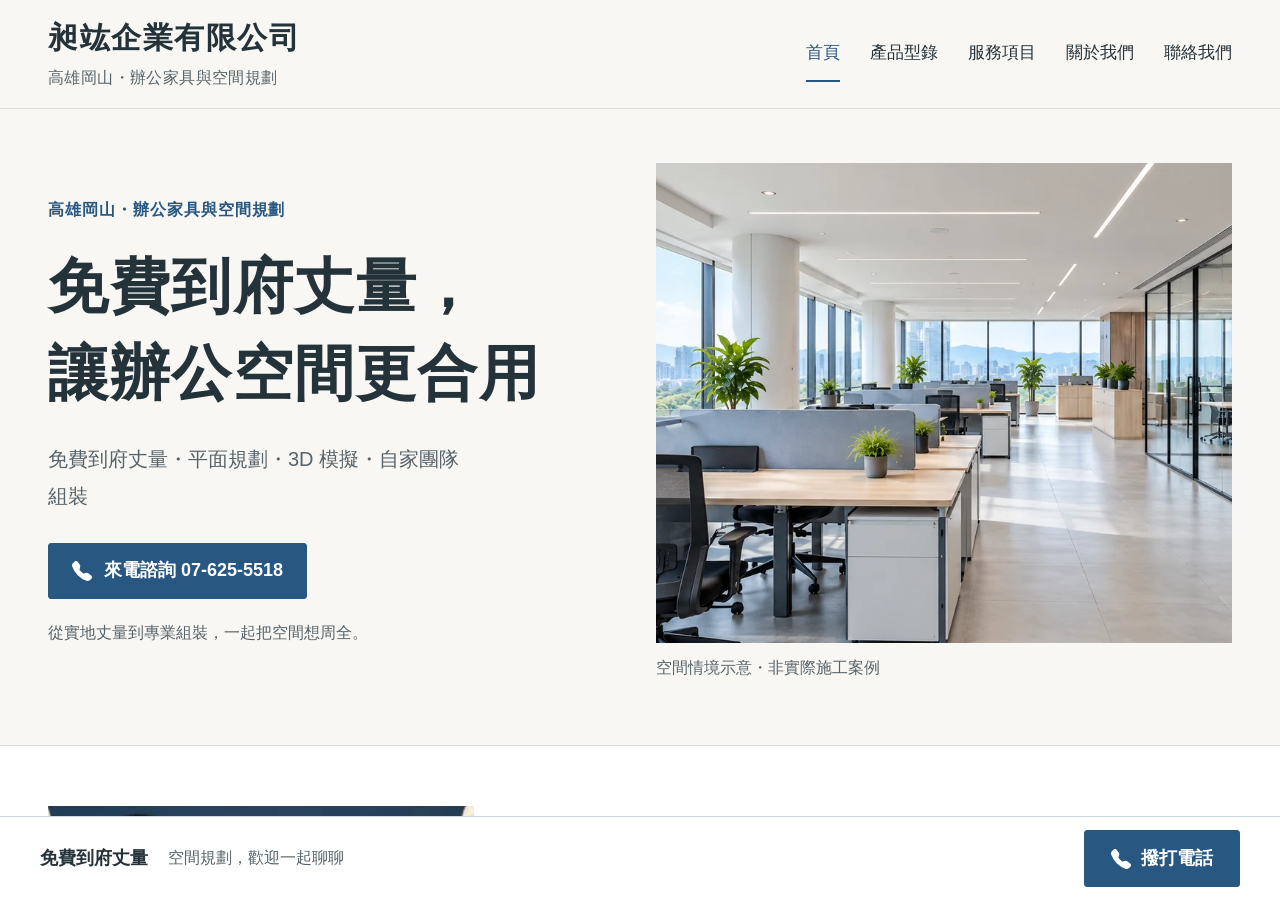
==== commit 464ccf05: "優先載入首頁照片並取消精選圖延後下載" ====
--- a/index.html
+++ b/index.html
@@ -1,3 +1,3 @@
 <!DOCTYPE html>
 
-<html lang="zh-Hant"><head><meta charset="utf-8"/><meta content="width=device-width, initial-scale=1" name="viewport"/><meta content="昶竑企業位於高雄岡山，提供免費到府丈量、平面規劃、3D 模擬與自家團隊組裝，歡迎來電 07-625-5518 討論辦公家具與空間需求。" name="description"/><meta content="#285782" name="theme-color"/><title>首頁｜昶竑企業－高雄岡山辦公家具</title><link href="assets/icons/telephone-fill.svg" rel="icon" type="image/svg+xml"/><link href="styles.css?v=20261019-2" rel="stylesheet"/><script defer="" src="app.js?v=20261019-2"></script></head><body><div aria-label="網站內容" class="site-scroll" role="region" tabindex="0"><a class="skip-link" href="#main">跳到主要內容</a><header class="site-header"><div class="container header-inner"><a class="brand" href="index.html"><span>昶竑企業有限公司</span><small>高雄岡山・辦公家具與空間規劃</small></a><button aria-controls="main-nav" aria-expanded="false" aria-label="開啟選單" class="menu-toggle"><img alt="" class="icon" height="20" src="assets/icons/list.svg" width="20"/></button><nav aria-label="主要選單" id="main-nav"><a aria-current="page" href="index.html">首頁</a><a href="products.html">產品型錄</a><a href="services.html">服務項目</a><a href="about.html">關於我們</a><a href="contact.html">聯絡我們</a></nav></div></header><main id="main"><section class="hero"><div class="container"><div class="hero-copy"><p class="eyebrow">高雄岡山・辦公家具與空間規劃</p><h1>免費到府丈量，<br/>讓辦公空間更合用</h1><p class="hero-services">免費到府丈量・平面規劃・3D 模擬・自家團隊組裝</p><a class="button" href="tel:076255518"><img alt="" class="icon" height="20" src="assets/icons/telephone-fill.svg" width="20"/><span>來電諮詢 07-625-5518</span></a><p class="hero-note">從實地丈量到專業組裝，一起把空間想周全。</p></div><figure class="hero-photo"><img alt="明亮辦公室的空間規劃情境示意" fetchpriority="high" height="650" src="assets/office.webp" width="1400"/><figcaption>空間情境示意・非實際施工案例</figcaption></figure></div></section><section aria-labelledby="team-heading" class="team-section"><div class="container team-grid"><div class="team-photo"><img alt="兩位人物的原始合照" height="932" loading="lazy" src="assets/team.webp" width="622"/></div><div class="team-copy"><p class="eyebrow">免費到府丈量・一起聊聊空間</p><h2 id="team-heading">家具慢慢挑，<br/>先聊聊你的需要。</h2><p>丈量時，我們會陪你一起討論空間怎麼用、家具怎麼擺。</p><p class="friend-copy">一次次讓你放心的交流與服務裡，慢慢成為你能放心交付的朋友。</p><a class="button" href="tel:076255518"><img alt="" class="icon" height="20" src="assets/icons/telephone-fill.svg" width="20"/><span>預約免費丈量 07-625-5518</span></a></div></div></section><section class="section process-section"><div class="container"><div class="section-heading"><p class="eyebrow">從諮詢到交付</p><h2>把空間交給我們，<br class="mobile-only"/>每一步都好好討論。</h2></div><ol class="process-grid"><li><img alt="" class="process-icon" height="32" src="assets/icons/telephone-fill.svg" width="32"/><span class="step-number">01</span><h3>來電諮詢</h3><p>聊聊你的需求、現有空間與使用習慣。</p></li><li><img alt="" class="process-icon" height="32" src="assets/icons/rulers.svg" width="32"/><span class="step-number">02</span><h3>到府丈量</h3><p>實地了解空間，確認尺寸與動線。</p></li><li><img alt="" class="process-icon" height="32" src="assets/icons/bounding-box.svg" width="32"/><span class="step-number">03</span><h3>規劃與 3D 模擬</h3><p>把想法化為圖面，一起討論配置。</p></li><li><img alt="" class="process-icon" height="32" src="assets/icons/tools.svg" width="32"/><span class="step-number">04</span><h3>專業組裝交付</h3><p>由自家組裝團隊，把規劃逐步落實。</p></li></ol></div></section><section class="section category-section"><div class="container"><div class="section-heading"><p class="eyebrow">精選辦公家具</p><h2>不同空間，都有合適的選擇。</h2><p>先看看參考款式，再一起討論適合你的配置。</p></div><div class="category-grid"><a class="category-card" href="products.html#desks"><div class="category-image"><img alt="主管桌／辦公桌參考款式" height="333" loading="lazy" src="assets/products/refined-desks-1.webp" width="500"/></div><div class="category-title"><h3>主管桌／辦公桌</h3><img alt="" class="icon" height="20" src="assets/icons/arrow-up-right.svg" width="20"/></div><p>主管空間與日常辦公</p></a><a class="category-card" href="products.html#partitions"><div class="category-image"><img alt="屏風隔間參考款式" height="333" loading="lazy" src="assets/products/refined-partitions-1.webp" width="500"/></div><div class="category-title"><h3>屏風隔間</h3><img alt="" class="icon" height="20" src="assets/icons/arrow-up-right.svg" width="20"/></div><p>清楚分區，保留工作彈性</p></a><a class="category-card" href="products.html#stations"><div class="category-image"><img alt="獨立工作站參考款式" height="333" loading="lazy" src="assets/products/refined-stations-1.webp" width="500"/></div><div class="category-title"><h3>獨立工作站</h3><img alt="" class="icon" height="20" src="assets/icons/arrow-up-right.svg" width="20"/></div><p>桌面與收納，一起安排</p></a><a class="category-card" href="products.html#meeting"><div class="category-image"><img alt="會議桌參考款式" height="333" loading="lazy" src="assets/products/refined-meeting-1.webp" width="500"/></div><div class="category-title"><h3>會議桌</h3><img alt="" class="icon" height="20" src="assets/icons/arrow-up-right.svg" width="20"/></div><p>討論、簡報與日常會議</p></a><a class="category-card" href="products.html#chairs"><div class="category-image"><img alt="辦公椅參考款式" height="333" loading="lazy" src="assets/products/refined-chair-1.webp" width="500"/><span class="illustration-badge">示意圖</span></div><div class="category-title"><h3>辦公椅</h3><img alt="" class="icon" height="20" src="assets/icons/arrow-up-right.svg" width="20"/></div><p>多種座椅類型，歡迎洽詢</p></a><a class="category-card" href="products.html#storage"><div class="category-image"><img alt="公文櫃與收納參考款式" height="333" loading="lazy" src="assets/products/refined-storage-1.webp" width="500"/></div><div class="category-title"><h3>公文櫃與收納</h3><img alt="" class="icon" height="20" src="assets/icons/arrow-up-right.svg" width="20"/></div><p>讓文件與用品各就各位</p></a><a class="category-card" href="products.html#sofas"><div class="category-image"><img alt="沙發參考款式" height="333" loading="lazy" src="assets/products/refined-sofas-1.webp" width="500"/></div><div class="category-title"><h3>沙發</h3><img alt="" class="icon" height="20" src="assets/icons/arrow-up-right.svg" width="20"/></div><p>接待與休憩的舒適配置</p></a></div></div></section></main><section class="contact-band"><div class="container contact-band-inner"><div><h2>空間怎麼安排，我們一起聊。</h2><p>免費到府丈量・平面規劃・自家團隊組裝</p></div><a class="button" href="tel:076255518"><img alt="" class="icon" height="20" src="assets/icons/telephone-fill.svg" width="20"/><span>歡迎來電 07-625-5518</span></a></div></section><footer class="site-footer"><div class="container footer-grid"><div><strong>昶竑企業有限公司</strong><p>辦公家具，從空間的需要開始。</p></div><div><a href="tel:076255518">電話 07-625-5518</a><p>傳真 07-626-0213</p><p>高雄市岡山區致遠路76號</p></div><div><a href="contact.html">聯絡我們</a><p>營業時間：請來電洽詢</p></div></div><div class="container footer-bottom"><span>© 昶竑企業有限公司</span><span>辦公家具・空間規劃・專業組裝</span></div></footer></div><aside aria-label="電話諮詢" class="contact-dock"><div class="dock-caption"><strong>免費到府丈量</strong><span>空間規劃，歡迎一起聊聊</span></div><a class="floating-call" href="tel:076255518"><img alt="" class="icon" height="20" src="assets/icons/telephone-fill.svg" width="20"/><span>撥打電話</span></a></aside></body></html>+<html lang="zh-Hant"><head><meta charset="utf-8"/><meta content="width=device-width, initial-scale=1" name="viewport"/><meta content="昶竑企業位於高雄岡山，提供免費到府丈量、平面規劃、3D 模擬與自家團隊組裝，歡迎來電 07-625-5518 討論辦公家具與空間需求。" name="description"/><meta content="#285782" name="theme-color"/><title>首頁｜昶竑企業－高雄岡山辦公家具</title><link href="assets/icons/telephone-fill.svg" rel="icon" type="image/svg+xml"/><link href="styles.css?v=20261019-2" rel="stylesheet"/><script defer="" src="app.js?v=20261019-3"></script><link rel="preload" as="image" href="assets/office.webp" fetchpriority="high"/></head><body><div aria-label="網站內容" class="site-scroll" role="region" tabindex="0"><a class="skip-link" href="#main">跳到主要內容</a><header class="site-header"><div class="container header-inner"><a class="brand" href="index.html"><span>昶竑企業有限公司</span><small>高雄岡山・辦公家具與空間規劃</small></a><button aria-controls="main-nav" aria-expanded="false" aria-label="開啟選單" class="menu-toggle"><img alt="" class="icon" height="20" src="assets/icons/list.svg" width="20"/></button><nav aria-label="主要選單" id="main-nav"><a aria-current="page" href="index.html">首頁</a><a href="products.html">產品型錄</a><a href="services.html">服務項目</a><a href="about.html">關於我們</a><a href="contact.html">聯絡我們</a></nav></div></header><main id="main"><section class="hero"><div class="container"><div class="hero-copy"><p class="eyebrow">高雄岡山・辦公家具與空間規劃</p><h1>免費到府丈量，<br/>讓辦公空間更合用</h1><p class="hero-services">免費到府丈量・平面規劃・3D 模擬・自家團隊組裝</p><a class="button" href="tel:076255518"><img alt="" class="icon" height="20" src="assets/icons/telephone-fill.svg" width="20"/><span>來電諮詢 07-625-5518</span></a><p class="hero-note">從實地丈量到專業組裝，一起把空間想周全。</p></div><figure class="hero-photo"><img alt="明亮辦公室的空間規劃情境示意" fetchpriority="high" height="650" src="assets/office.webp" width="1400"/><figcaption>空間情境示意・非實際施工案例</figcaption></figure></div></section><section aria-labelledby="team-heading" class="team-section"><div class="container team-grid"><div class="team-photo"><img alt="兩位人物的原始合照" height="932" loading="eager" src="assets/team.webp" width="622"/></div><div class="team-copy"><p class="eyebrow">免費到府丈量・一起聊聊空間</p><h2 id="team-heading">家具慢慢挑，<br/>先聊聊你的需要。</h2><p>丈量時，我們會陪你一起討論空間怎麼用、家具怎麼擺。</p><p class="friend-copy">一次次讓你放心的交流與服務裡，慢慢成為你能放心交付的朋友。</p><a class="button" href="tel:076255518"><img alt="" class="icon" height="20" src="assets/icons/telephone-fill.svg" width="20"/><span>預約免費丈量 07-625-5518</span></a></div></div></section><section class="section process-section"><div class="container"><div class="section-heading"><p class="eyebrow">從諮詢到交付</p><h2>把空間交給我們，<br class="mobile-only"/>每一步都好好討論。</h2></div><ol class="process-grid"><li><img alt="" class="process-icon" height="32" src="assets/icons/telephone-fill.svg" width="32"/><span class="step-number">01</span><h3>來電諮詢</h3><p>聊聊你的需求、現有空間與使用習慣。</p></li><li><img alt="" class="process-icon" height="32" src="assets/icons/rulers.svg" width="32"/><span class="step-number">02</span><h3>到府丈量</h3><p>實地了解空間，確認尺寸與動線。</p></li><li><img alt="" class="process-icon" height="32" src="assets/icons/bounding-box.svg" width="32"/><span class="step-number">03</span><h3>規劃與 3D 模擬</h3><p>把想法化為圖面，一起討論配置。</p></li><li><img alt="" class="process-icon" height="32" src="assets/icons/tools.svg" width="32"/><span class="step-number">04</span><h3>專業組裝交付</h3><p>由自家組裝團隊，把規劃逐步落實。</p></li></ol></div></section><section class="section category-section"><div class="container"><div class="section-heading"><p class="eyebrow">精選辦公家具</p><h2>不同空間，都有合適的選擇。</h2><p>先看看參考款式，再一起討論適合你的配置。</p></div><div class="category-grid"><a class="category-card" href="products.html#desks"><div class="category-image"><img alt="主管桌／辦公桌參考款式" height="333" loading="eager" src="assets/products/refined-desks-1.webp" width="500"/></div><div class="category-title"><h3>主管桌／辦公桌</h3><img alt="" class="icon" height="20" src="assets/icons/arrow-up-right.svg" width="20"/></div><p>主管空間與日常辦公</p></a><a class="category-card" href="products.html#partitions"><div class="category-image"><img alt="屏風隔間參考款式" height="333" loading="eager" src="assets/products/refined-partitions-1.webp" width="500"/></div><div class="category-title"><h3>屏風隔間</h3><img alt="" class="icon" height="20" src="assets/icons/arrow-up-right.svg" width="20"/></div><p>清楚分區，保留工作彈性</p></a><a class="category-card" href="products.html#stations"><div class="category-image"><img alt="獨立工作站參考款式" height="333" loading="eager" src="assets/products/refined-stations-1.webp" width="500"/></div><div class="category-title"><h3>獨立工作站</h3><img alt="" class="icon" height="20" src="assets/icons/arrow-up-right.svg" width="20"/></div><p>桌面與收納，一起安排</p></a><a class="category-card" href="products.html#meeting"><div class="category-image"><img alt="會議桌參考款式" height="333" loading="eager" src="assets/products/refined-meeting-1.webp" width="500"/></div><div class="category-title"><h3>會議桌</h3><img alt="" class="icon" height="20" src="assets/icons/arrow-up-right.svg" width="20"/></div><p>討論、簡報與日常會議</p></a><a class="category-card" href="products.html#chairs"><div class="category-image"><img alt="辦公椅參考款式" height="333" loading="eager" src="assets/products/refined-chair-1.webp" width="500"/><span class="illustration-badge">示意圖</span></div><div class="category-title"><h3>辦公椅</h3><img alt="" class="icon" height="20" src="assets/icons/arrow-up-right.svg" width="20"/></div><p>多種座椅類型，歡迎洽詢</p></a><a class="category-card" href="products.html#storage"><div class="category-image"><img alt="公文櫃與收納參考款式" height="333" loading="eager" src="assets/products/refined-storage-1.webp" width="500"/></div><div class="category-title"><h3>公文櫃與收納</h3><img alt="" class="icon" height="20" src="assets/icons/arrow-up-right.svg" width="20"/></div><p>讓文件與用品各就各位</p></a><a class="category-card" href="products.html#sofas"><div class="category-image"><img alt="沙發參考款式" height="333" loading="eager" src="assets/products/refined-sofas-1.webp" width="500"/></div><div class="category-title"><h3>沙發</h3><img alt="" class="icon" height="20" src="assets/icons/arrow-up-right.svg" width="20"/></div><p>接待與休憩的舒適配置</p></a></div></div></section></main><section class="contact-band"><div class="container contact-band-inner"><div><h2>空間怎麼安排，我們一起聊。</h2><p>免費到府丈量・平面規劃・自家團隊組裝</p></div><a class="button" href="tel:076255518"><img alt="" class="icon" height="20" src="assets/icons/telephone-fill.svg" width="20"/><span>歡迎來電 07-625-5518</span></a></div></section><footer class="site-footer"><div class="container footer-grid"><div><strong>昶竑企業有限公司</strong><p>辦公家具，從空間的需要開始。</p></div><div><a href="tel:076255518">電話 07-625-5518</a><p>傳真 07-626-0213</p><p>高雄市岡山區致遠路76號</p></div><div><a href="contact.html">聯絡我們</a><p>營業時間：請來電洽詢</p></div></div><div class="container footer-bottom"><span>© 昶竑企業有限公司</span><span>辦公家具・空間規劃・專業組裝</span></div></footer></div><aside aria-label="電話諮詢" class="contact-dock"><div class="dock-caption"><strong>免費到府丈量</strong><span>空間規劃，歡迎一起聊聊</span></div><a class="floating-call" href="tel:076255518"><img alt="" class="icon" height="20" src="assets/icons/telephone-fill.svg" width="20"/><span>撥打電話</span></a></aside></body></html>
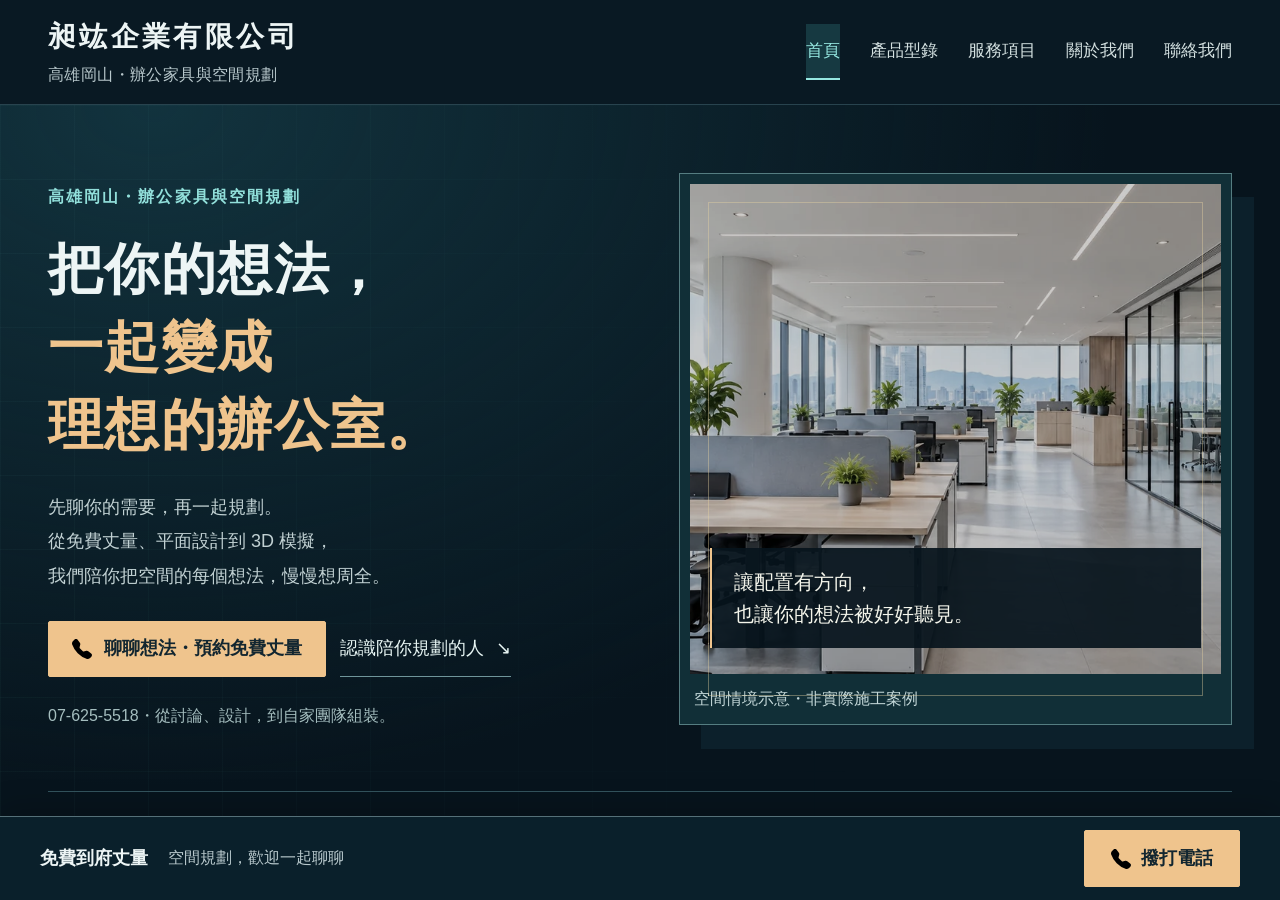
==== commit b8d14c73: "科技電影氛圍改版，凸顯老闆陪同討論與共同設計" ====
--- a/index.html
+++ b/index.html
@@ -1,3 +1,3 @@
 <!DOCTYPE html>
 
-<html lang="zh-Hant"><head><meta charset="utf-8"/><meta content="width=device-width, initial-scale=1" name="viewport"/><meta content="昶竑企業位於高雄岡山，提供免費到府丈量、平面規劃、3D 模擬與自家團隊組裝，歡迎來電 07-625-5518 討論辦公家具與空間需求。" name="description"/><meta content="#285782" name="theme-color"/><title>首頁｜昶竑企業－高雄岡山辦公家具</title><link href="assets/icons/telephone-fill.svg" rel="icon" type="image/svg+xml"/><link href="styles.css?v=20261019-2" rel="stylesheet"/><script defer="" src="app.js?v=20261019-3"></script><link rel="preload" as="image" href="assets/office.webp" fetchpriority="high"/></head><body><div aria-label="網站內容" class="site-scroll" role="region" tabindex="0"><a class="skip-link" href="#main">跳到主要內容</a><header class="site-header"><div class="container header-inner"><a class="brand" href="index.html"><span>昶竑企業有限公司</span><small>高雄岡山・辦公家具與空間規劃</small></a><button aria-controls="main-nav" aria-expanded="false" aria-label="開啟選單" class="menu-toggle"><img alt="" class="icon" height="20" src="assets/icons/list.svg" width="20"/></button><nav aria-label="主要選單" id="main-nav"><a aria-current="page" href="index.html">首頁</a><a href="products.html">產品型錄</a><a href="services.html">服務項目</a><a href="about.html">關於我們</a><a href="contact.html">聯絡我們</a></nav></div></header><main id="main"><section class="hero"><div class="container"><div class="hero-copy"><p class="eyebrow">高雄岡山・辦公家具與空間規劃</p><h1>免費到府丈量，<br/>讓辦公空間更合用</h1><p class="hero-services">免費到府丈量・平面規劃・3D 模擬・自家團隊組裝</p><a class="button" href="tel:076255518"><img alt="" class="icon" height="20" src="assets/icons/telephone-fill.svg" width="20"/><span>來電諮詢 07-625-5518</span></a><p class="hero-note">從實地丈量到專業組裝，一起把空間想周全。</p></div><figure class="hero-photo"><img alt="明亮辦公室的空間規劃情境示意" fetchpriority="high" height="650" src="assets/office.webp" width="1400"/><figcaption>空間情境示意・非實際施工案例</figcaption></figure></div></section><section aria-labelledby="team-heading" class="team-section"><div class="container team-grid"><div class="team-photo"><img alt="兩位人物的原始合照" height="932" loading="eager" src="assets/team.webp" width="622"/></div><div class="team-copy"><p class="eyebrow">免費到府丈量・一起聊聊空間</p><h2 id="team-heading">家具慢慢挑，<br/>先聊聊你的需要。</h2><p>丈量時，我們會陪你一起討論空間怎麼用、家具怎麼擺。</p><p class="friend-copy">一次次讓你放心的交流與服務裡，慢慢成為你能放心交付的朋友。</p><a class="button" href="tel:076255518"><img alt="" class="icon" height="20" src="assets/icons/telephone-fill.svg" width="20"/><span>預約免費丈量 07-625-5518</span></a></div></div></section><section class="section process-section"><div class="container"><div class="section-heading"><p class="eyebrow">從諮詢到交付</p><h2>把空間交給我們，<br class="mobile-only"/>每一步都好好討論。</h2></div><ol class="process-grid"><li><img alt="" class="process-icon" height="32" src="assets/icons/telephone-fill.svg" width="32"/><span class="step-number">01</span><h3>來電諮詢</h3><p>聊聊你的需求、現有空間與使用習慣。</p></li><li><img alt="" class="process-icon" height="32" src="assets/icons/rulers.svg" width="32"/><span class="step-number">02</span><h3>到府丈量</h3><p>實地了解空間，確認尺寸與動線。</p></li><li><img alt="" class="process-icon" height="32" src="assets/icons/bounding-box.svg" width="32"/><span class="step-number">03</span><h3>規劃與 3D 模擬</h3><p>把想法化為圖面，一起討論配置。</p></li><li><img alt="" class="process-icon" height="32" src="assets/icons/tools.svg" width="32"/><span class="step-number">04</span><h3>專業組裝交付</h3><p>由自家組裝團隊，把規劃逐步落實。</p></li></ol></div></section><section class="section category-section"><div class="container"><div class="section-heading"><p class="eyebrow">精選辦公家具</p><h2>不同空間，都有合適的選擇。</h2><p>先看看參考款式，再一起討論適合你的配置。</p></div><div class="category-grid"><a class="category-card" href="products.html#desks"><div class="category-image"><img alt="主管桌／辦公桌參考款式" height="333" loading="eager" src="assets/products/refined-desks-1.webp" width="500"/></div><div class="category-title"><h3>主管桌／辦公桌</h3><img alt="" class="icon" height="20" src="assets/icons/arrow-up-right.svg" width="20"/></div><p>主管空間與日常辦公</p></a><a class="category-card" href="products.html#partitions"><div class="category-image"><img alt="屏風隔間參考款式" height="333" loading="eager" src="assets/products/refined-partitions-1.webp" width="500"/></div><div class="category-title"><h3>屏風隔間</h3><img alt="" class="icon" height="20" src="assets/icons/arrow-up-right.svg" width="20"/></div><p>清楚分區，保留工作彈性</p></a><a class="category-card" href="products.html#stations"><div class="category-image"><img alt="獨立工作站參考款式" height="333" loading="eager" src="assets/products/refined-stations-1.webp" width="500"/></div><div class="category-title"><h3>獨立工作站</h3><img alt="" class="icon" height="20" src="assets/icons/arrow-up-right.svg" width="20"/></div><p>桌面與收納，一起安排</p></a><a class="category-card" href="products.html#meeting"><div class="category-image"><img alt="會議桌參考款式" height="333" loading="eager" src="assets/products/refined-meeting-1.webp" width="500"/></div><div class="category-title"><h3>會議桌</h3><img alt="" class="icon" height="20" src="assets/icons/arrow-up-right.svg" width="20"/></div><p>討論、簡報與日常會議</p></a><a class="category-card" href="products.html#chairs"><div class="category-image"><img alt="辦公椅參考款式" height="333" loading="eager" src="assets/products/refined-chair-1.webp" width="500"/><span class="illustration-badge">示意圖</span></div><div class="category-title"><h3>辦公椅</h3><img alt="" class="icon" height="20" src="assets/icons/arrow-up-right.svg" width="20"/></div><p>多種座椅類型，歡迎洽詢</p></a><a class="category-card" href="products.html#storage"><div class="category-image"><img alt="公文櫃與收納參考款式" height="333" loading="eager" src="assets/products/refined-storage-1.webp" width="500"/></div><div class="category-title"><h3>公文櫃與收納</h3><img alt="" class="icon" height="20" src="assets/icons/arrow-up-right.svg" width="20"/></div><p>讓文件與用品各就各位</p></a><a class="category-card" href="products.html#sofas"><div class="category-image"><img alt="沙發參考款式" height="333" loading="eager" src="assets/products/refined-sofas-1.webp" width="500"/></div><div class="category-title"><h3>沙發</h3><img alt="" class="icon" height="20" src="assets/icons/arrow-up-right.svg" width="20"/></div><p>接待與休憩的舒適配置</p></a></div></div></section></main><section class="contact-band"><div class="container contact-band-inner"><div><h2>空間怎麼安排，我們一起聊。</h2><p>免費到府丈量・平面規劃・自家團隊組裝</p></div><a class="button" href="tel:076255518"><img alt="" class="icon" height="20" src="assets/icons/telephone-fill.svg" width="20"/><span>歡迎來電 07-625-5518</span></a></div></section><footer class="site-footer"><div class="container footer-grid"><div><strong>昶竑企業有限公司</strong><p>辦公家具，從空間的需要開始。</p></div><div><a href="tel:076255518">電話 07-625-5518</a><p>傳真 07-626-0213</p><p>高雄市岡山區致遠路76號</p></div><div><a href="contact.html">聯絡我們</a><p>營業時間：請來電洽詢</p></div></div><div class="container footer-bottom"><span>© 昶竑企業有限公司</span><span>辦公家具・空間規劃・專業組裝</span></div></footer></div><aside aria-label="電話諮詢" class="contact-dock"><div class="dock-caption"><strong>免費到府丈量</strong><span>空間規劃，歡迎一起聊聊</span></div><a class="floating-call" href="tel:076255518"><img alt="" class="icon" height="20" src="assets/icons/telephone-fill.svg" width="20"/><span>撥打電話</span></a></aside></body></html>+<html lang="zh-Hant"><head><meta charset="utf-8"/><meta content="width=device-width, initial-scale=1" name="viewport"/><meta content="昶竑企業位於高雄岡山，提供免費到府丈量、平面規劃、3D 模擬與自家團隊組裝，歡迎來電 07-625-5518 討論辦公家具與空間需求。" name="description"/><meta content="#07141d" name="theme-color"/><title>首頁｜昶竑企業－高雄岡山辦公家具</title><link href="assets/icons/telephone-fill.svg" rel="icon" type="image/svg+xml"/><link href="styles.css?v=20261019-2" rel="stylesheet"/><script defer="" src="app.js?v=20261019-3"></script><link rel="preload" as="image" href="assets/office.webp" fetchpriority="high"/><link rel="stylesheet" href="cinema.css?v=20261020-1"/></head><body><div aria-label="網站內容" class="site-scroll" role="region" tabindex="0"><a class="skip-link" href="#main">跳到主要內容</a><header class="site-header"><div class="container header-inner"><a class="brand" href="index.html"><span>昶竑企業有限公司</span><small>高雄岡山・辦公家具與空間規劃</small></a><button aria-controls="main-nav" aria-expanded="false" aria-label="開啟選單" class="menu-toggle"><img alt="" class="icon" height="20" src="assets/icons/list.svg" width="20"/></button><nav aria-label="主要選單" id="main-nav"><a aria-current="page" href="index.html">首頁</a><a href="products.html">產品型錄</a><a href="services.html">服務項目</a><a href="about.html">關於我們</a><a href="contact.html">聯絡我們</a></nav></div></header><main id="main"><section class="cinema-hero" aria-labelledby="hero-heading"><div class="container"><div class="hero-copy"><p class="eyebrow">高雄岡山・辦公家具與空間規劃</p><h1 id="hero-heading">把你的想法，<span>一起變成<br/>理想的辦公室。</span></h1><p class="hero-services">先聊你的需要，再一起規劃。<br/>從免費丈量、平面設計到 3D 模擬，<br/>我們陪你把空間的每個想法，慢慢想周全。</p><div class="hero-actions"><a class="button" href="tel:076255518"><img alt="" class="icon" height="20" src="assets/icons/telephone-fill.svg" width="20"/><span>聊聊想法・預約免費丈量</span></a><a class="text-button" href="#meet-team">認識陪你規劃的人 <span aria-hidden="true">↘</span></a></div><p class="hero-note">07-625-5518・從討論、設計，到自家團隊組裝。</p></div><figure class="hero-photo"><img alt="現代辦公室的空間規劃情境示意" fetchpriority="high" height="650" src="assets/office.webp" width="1400"/><div class="photo-label">讓配置有方向，<br/>也讓你的想法被好好聽見。</div><figcaption>空間情境示意・非實際施工案例</figcaption></figure></div><div class="container service-strip" aria-label="提供服務"><span><i aria-hidden="true"></i>免費到府丈量</span><span><i aria-hidden="true"></i>一起討論平面規劃</span><span><i aria-hidden="true"></i>3D 模擬看見配置</span><span><i aria-hidden="true"></i>自家團隊組裝交付</span></div></section><section aria-labelledby="team-heading" id="meet-team" class="team-section"><div class="container team-grid"><div class="team-photo"><img alt="昶竑企業團隊" height="932" loading="eager" src="assets/team.webp" width="622"/></div><div class="team-copy"><p class="eyebrow">和老闆一起聊・免費到府丈量</p><h2 id="team-heading">你有想法，<br/>我們陪你一起想。</h2><p>丈量時，我們會陪你一起討論空間怎麼用、家具怎麼擺。</p><p class="friend-copy">一次次讓你放心的交流與服務裡，慢慢成為你能放心交付的朋友。</p><a class="button" href="tel:076255518"><img alt="" class="icon" height="20" src="assets/icons/telephone-fill.svg" width="20"/><span>和老闆聊聊・預約免費丈量</span></a></div></div></section><section class="section process-section"><div class="container"><div class="section-heading"><p class="eyebrow">從諮詢到交付</p><h2>把空間交給我們，<br class="mobile-only"/>每一步都好好討論。</h2></div><ol class="process-grid"><li><img alt="" class="process-icon" height="32" src="assets/icons/telephone-fill.svg" width="32"/><span class="step-number">01</span><h3>來電諮詢</h3><p>聊聊你的需求、現有空間與使用習慣。</p></li><li><img alt="" class="process-icon" height="32" src="assets/icons/rulers.svg" width="32"/><span class="step-number">02</span><h3>到府丈量</h3><p>實地了解空間，確認尺寸與動線。</p></li><li><img alt="" class="process-icon" height="32" src="assets/icons/bounding-box.svg" width="32"/><span class="step-number">03</span><h3>規劃與 3D 模擬</h3><p>把想法化為圖面，一起討論配置。</p></li><li><img alt="" class="process-icon" height="32" src="assets/icons/tools.svg" width="32"/><span class="step-number">04</span><h3>專業組裝交付</h3><p>由自家組裝團隊，把規劃逐步落實。</p></li></ol></div></section><section class="section category-section"><div class="container"><div class="section-heading"><p class="eyebrow">精選辦公家具</p><h2>不同空間，都有合適的選擇。</h2><p>先看看參考款式，再一起討論適合你的配置。</p></div><div class="category-grid"><a class="category-card" href="products.html#desks"><div class="category-image"><img alt="主管桌／辦公桌參考款式" height="333" loading="eager" src="assets/products/refined-desks-1.webp" width="500"/></div><div class="category-title"><h3>主管桌／辦公桌</h3><img alt="" class="icon" height="20" src="assets/icons/arrow-up-right.svg" width="20"/></div><p>主管空間與日常辦公</p></a><a class="category-card" href="products.html#partitions"><div class="category-image"><img alt="屏風隔間參考款式" height="333" loading="eager" src="assets/products/refined-partitions-1.webp" width="500"/></div><div class="category-title"><h3>屏風隔間</h3><img alt="" class="icon" height="20" src="assets/icons/arrow-up-right.svg" width="20"/></div><p>清楚分區，保留工作彈性</p></a><a class="category-card" href="products.html#stations"><div class="category-image"><img alt="獨立工作站參考款式" height="333" loading="eager" src="assets/products/refined-stations-1.webp" width="500"/></div><div class="category-title"><h3>獨立工作站</h3><img alt="" class="icon" height="20" src="assets/icons/arrow-up-right.svg" width="20"/></div><p>桌面與收納，一起安排</p></a><a class="category-card" href="products.html#meeting"><div class="category-image"><img alt="會議桌參考款式" height="333" loading="eager" src="assets/products/meeting-6587-clean.webp" width="500"/></div><div class="category-title"><h3>會議桌</h3><img alt="" class="icon" height="20" src="assets/icons/arrow-up-right.svg" width="20"/></div><p>討論、簡報與日常會議</p></a><a class="category-card" href="products.html#chairs"><div class="category-image"><img alt="辦公椅參考款式" height="333" loading="eager" src="assets/products/refined-chair-1.webp" width="500"/><span class="illustration-badge">示意圖</span></div><div class="category-title"><h3>辦公椅</h3><img alt="" class="icon" height="20" src="assets/icons/arrow-up-right.svg" width="20"/></div><p>多種座椅類型，歡迎洽詢</p></a><a class="category-card" href="products.html#storage"><div class="category-image"><img alt="公文櫃與收納參考款式" height="333" loading="eager" src="assets/products/refined-storage-1.webp" width="500"/></div><div class="category-title"><h3>公文櫃與收納</h3><img alt="" class="icon" height="20" src="assets/icons/arrow-up-right.svg" width="20"/></div><p>讓文件與用品各就各位</p></a><a class="category-card" href="products.html#sofas"><div class="category-image"><img alt="沙發參考款式" height="333" loading="eager" src="assets/products/refined-sofas-1.webp" width="500"/></div><div class="category-title"><h3>沙發</h3><img alt="" class="icon" height="20" src="assets/icons/arrow-up-right.svg" width="20"/></div><p>接待與休憩的舒適配置</p></a></div></div></section></main><section class="contact-band"><div class="container contact-band-inner"><div><h2>空間怎麼安排，我們一起聊。</h2><p>免費到府丈量・平面規劃・自家團隊組裝</p></div><a class="button" href="tel:076255518"><img alt="" class="icon" height="20" src="assets/icons/telephone-fill.svg" width="20"/><span>歡迎來電 07-625-5518</span></a></div></section><footer class="site-footer"><div class="container footer-grid"><div><strong>昶竑企業有限公司</strong><p>辦公家具，從空間的需要開始。</p></div><div><a href="tel:076255518">電話 07-625-5518</a><p>傳真 07-626-0213</p><p>高雄市岡山區致遠路76號</p></div><div><a href="contact.html">聯絡我們</a><p>營業時間：請來電洽詢</p></div></div><div class="container footer-bottom"><span>© 昶竑企業有限公司</span><span>辦公家具・空間規劃・專業組裝</span></div></footer></div><aside aria-label="電話諮詢" class="contact-dock"><div class="dock-caption"><strong>免費到府丈量</strong><span>空間規劃，歡迎一起聊聊</span></div><a class="floating-call" href="tel:076255518"><img alt="" class="icon" height="20" src="assets/icons/telephone-fill.svg" width="20"/><span>撥打電話</span></a></aside></body></html>
--- a/cinema.css
+++ b/cinema.css
@@ -0,0 +1,11 @@
+/* 2026-10-20：科技電影氛圍，保留人物與共同規劃的溫度。 */
+:root{--ink:#edf5f5;--muted:#b8c8cc;--blue:#83dedb;--blue-dark:#b4f2ed;--soft:#0e222d;--paper:#07141d;--line:#34505a;--display:"PingFang TC","Microsoft JhengHei",sans-serif;--gold:#efc48d}
+body{background:var(--paper)}h1,h2{letter-spacing:.035em;font-weight:650}h1{line-height:1.4}.site-header{background:#091923;border-bottom:1px solid #28434e}.header-inner{min-height:104px}.brand>span{font-size:28px;letter-spacing:.12em}.brand small{color:#b8c8cc}.menu-toggle{background:#102834;border-color:#47626b}.menu-toggle .icon{filter:invert(1)}#main-nav a{color:#d3e0e0}#main-nav [aria-current=page]{color:#96e8e1;border-color:#96e8e1}.button,.floating-call{background:var(--gold);border-color:var(--gold);color:#122630;border-radius:2px;box-shadow:none}.button:hover,.floating-call:hover{background:#ffdbaf;color:#10202a}.button .icon,.floating-call .icon{filter:none}.eyebrow{color:#91dfda;letter-spacing:.13em}.section{padding:78px 0}.section-heading h2{font-weight:650}.section-heading p:not(.eyebrow){margin-top:16px}.cinema-hero{position:relative;isolation:isolate;overflow:hidden;padding:76px 0 62px;border-bottom:1px solid #29424d;background:radial-gradient(ellipse at 12% 0%,#12333e 0%,transparent 60%),#07141d}.cinema-hero::before{content:"";position:absolute;inset:0;pointer-events:none;z-index:-1;background-image:linear-gradient(#87e4dc09 1px,transparent 1px),linear-gradient(90deg,#87e4dc09 1px,transparent 1px);background-size:74px 74px;mask-image:linear-gradient(90deg,#000,transparent 70%)}.cinema-hero>.container:not(.service-strip){display:grid;grid-template-columns:1.06fr 1fr;gap:44px;align-items:center}.cinema-hero .hero-copy{position:relative;z-index:2}.cinema-hero h1{font-size:clamp(40px,4.3vw,64px);line-height:1.42;margin:0 0 26px;letter-spacing:.025em;text-wrap:initial}.cinema-hero h1 span{display:block;color:#efc48d}.cinema-hero .hero-services{font-size:18px;margin:0 0 28px;max-width:520px;color:#c1d1d3;line-height:1.9}.hero-actions{display:flex;flex-wrap:wrap;gap:14px;align-items:center}.text-button{display:inline-flex;align-items:center;gap:12px;min-height:56px;padding:10px 0;font-size:18px;color:#e7f5f3;border-bottom:1px solid #6f959a}.text-button .icon{filter:invert(1)}.cinema-hero .hero-note{color:#a5bebf;margin-top:25px;font-size:16px}.cinema-hero .hero-photo{position:relative;min-width:0;border:1px solid #557d81;padding:10px;margin:0;background:#112f37;box-shadow:22px 24px 0 #0c202b;transform:translateY(-8px)}.cinema-hero .hero-photo::before{content:"";position:absolute;inset:28px;border:1px solid #e7d1a166;pointer-events:none;z-index:1}.cinema-hero .hero-photo>img{height:490px;width:100%;object-fit:cover;object-position:55% 50%;filter:brightness(.8) saturate(.7)}.cinema-hero .hero-photo figcaption{font-size:16px;color:#c3d7d8;padding:12px 4px 2px;line-height:1.6}.photo-label{position:absolute;left:30px;right:30px;bottom:76px;padding:18px 22px;border-left:2px solid #efc48d;background:#07141deb;color:#f4f5eb;font-size:20px;line-height:1.6;z-index:2}.service-strip{margin-top:58px;padding-top:24px;border-top:1px solid #33535d;display:grid;grid-template-columns:repeat(4,1fr);gap:20px}.service-strip span{font-size:17px;display:flex;align-items:center;gap:14px;color:#dae8e7}.service-strip i{display:block;width:5px;height:5px;background:#efc48d;box-shadow:0 0 12px #efc48d80;flex-shrink:0}.team-section{--ink:#172d33;--muted:#4f6064;--blue:#285e65;--line:#cdd7d4;color:var(--ink);background:#f2eee5;padding:74px 0;border:0}.team-grid{grid-template-columns:.76fr 1.24fr;gap:74px;align-items:center}.team-photo{height:430px;border:1px solid #bcc9c7;position:relative;box-shadow:14px 14px 0 #d9e0d8}.team-photo>img{filter:none;object-position:50% 0%}.team-copy .eyebrow{color:#315d62}.team-copy h2{font-size:clamp(30px,3.4vw,46px);font-weight:650;line-height:1.5;margin-bottom:18px}.team-copy p:not(.eyebrow){color:#4f6064}.team-copy .friend-copy{font-size:20px!important;color:#244d53!important;border-left:2px solid #af8552;padding-left:20px;margin:22px 0!important}.team-copy .button{background:#244d53;border-color:#244d53;color:#fff}.team-copy .button .icon{filter:invert(1)}.team-copy .button:hover{background:#173d43}.process-section,.soft{background:#0d222d}.process-grid{gap:0;border-top:1px solid #38515c}.process-grid li{background:transparent;border:0;border-bottom:1px solid #38515c;border-right:1px solid #38515c;border-radius:0;padding:28px 26px;position:relative}.process-grid li:last-child{border-right:0}.process-grid h3{margin-top:18px;font-size:22px}.process-grid p{color:#b8c8cc}.process-icon,.service-icon{filter:invert(.9) sepia(.2) saturate(2) hue-rotate(105deg);opacity:1}.step-number{background:#173d48;color:#b3eee5;border:1px solid #527b80;box-shadow:none}.category-section{background:#07141d}.category-grid{gap:26px}.category-card{background:#102631;border:1px solid #34505a;border-radius:0;padding:0;overflow:hidden;transition:border-color .15s}.category-card:hover{border-color:#a1d8d2;transform:none;box-shadow:none}.category-image{background:#fff;margin:0;height:190px;border:0}.category-title{padding:20px 22px 6px}.category-title h3{color:#edf5f5;font-size:21px}.category-title .icon{filter:invert(1)}.category-card>p{padding:0 22px 23px;color:#b8c8cc;font-size:17px}.contact-band{background:#15333d;border-top:1px solid #3c5b63;border-bottom:1px solid #3c5b63}.contact-band h2{color:#f3ece0}.contact-band p{color:#bed1d0}.site-footer{background:#06111a;color:#d8e5e5}.site-footer p,.footer-bottom{color:#b8c8cc}.footer-bottom{border-color:#34505a}.contact-dock{background:#0a202b;border-top:1px solid #557078;box-shadow:0 -8px 30px #0003;color:#eff5f2}.dock-caption span{color:#b8c8cc}.page-heading{position:relative;overflow:hidden;background:radial-gradient(ellipse at 100% 0%,#1a424b,transparent 65%),#091923;border-bottom:1px solid #38515c;padding:58px 0 52px}.page-heading::before{content:"";position:absolute;inset:0;pointer-events:none;background:repeating-linear-gradient(90deg,transparent 0,transparent 99px,#96d5d40a 100px);mask-image:linear-gradient(90deg,transparent,#000)}.page-heading>.container{position:relative}.page-heading h1{font-size:clamp(34px,4.4vw,58px)}.page-heading .lead{color:#c1d1d3}.category-tabs button{background:#102631;border-color:#49636b;color:#dce8e8;border-radius:2px}.category-tabs button:hover{background:#1d404c;color:white}.category-tabs [aria-selected=true],.category-tabs [aria-selected=true]:hover{background:#a1e3da;color:#102b32;border-color:#a1e3da}.product-photo{border-color:#62757b}.photo-zoom{--line:#c3cccb;color:#162e34}.product-card h3{color:#eaf2ef}.catalog-note{color:#a1e3da}.chair-notice,.chair-active .catalog-note{background:#17343d;border-color:#80c8c3}.chair-notice strong{color:#f0d5ad}.chair-notice p{color:#cfdddd}.catalog-empty{background:#16343e;color:#edf5f5}.illustration-badge{color:#19363e!important;background:#fff!important;border-color:#9daead!important}.service-row{border-color:#38515c;padding:36px 0}.service-row h2{color:#efd1a8}.service-number{color:#9ddfd8}.service-row p{color:#b8c8cc}.about-grid{--ink:#172d33;--muted:#4f6064;--blue:#285e65;color:var(--ink);background:#f2eee5;padding:44px;gap:48px;border:1px solid #a3b6b4}.about-grid .eyebrow{color:#315d62}.about-grid .button{background:#244d53;border-color:#244d53;color:white}.about-grid .button .icon{filter:invert(1)}.about-photo img{border:1px solid #b7c6c4}.contact-phone{color:#efc48d}.contact-details{color:#e6eeee}.map-link{color:#a1e3da}.map-link .icon{filter:invert(1)}dialog{--ink:#19323b;--muted:#53656a;--blue:#255d65;color:#19323b;background:#f5f2eb;border-color:#8cb2b2}dialog p{color:#53656a}dialog h2{color:#19323b}.skip-link{background:#efc48d;color:#142d34}a:focus-visible,button:focus-visible,[tabindex]:focus-visible{outline:3px solid #dfa95e;outline-offset:5px}
+@media(min-width:1025px){.category-card:first-child{grid-column:span 2}.category-card:first-child .category-image{height:250px}.category-card:first-child{display:grid;grid-template-columns:1.3fr 1fr;grid-template-rows:1fr 1fr}.category-card:first-child .category-image{grid-row:1/3}.category-card:first-child .category-title{align-self:end;align-items:start;padding-bottom:12px}.category-card:first-child>p{align-self:start}.category-card:first-child .category-title h3{font-size:26px}}
+@media(max-width:1024px){.cinema-hero{padding:46px 0}.cinema-hero>.container:not(.service-strip){gap:28px;grid-template-columns:1fr 1fr}.cinema-hero h1{font-size:42px}.cinema-hero .hero-photo>img{height:440px}.photo-label{font-size:18px;padding:15px;left:23px;right:23px}.team-grid{gap:40px}.team-photo{height:370px}.about-grid{padding:28px;gap:30px}.category-image{height:170px}.process-grid li{padding:24px 20px}.service-strip{gap:15px}.service-strip span{font-size:16px;gap:10px}}
+@media(max-width:767px){.cinema-hero>.container:not(.service-strip){grid-template-columns:1fr;gap:32px}.cinema-hero h1{max-width:600px}.cinema-hero .hero-photo>img{height:310px}.cinema-hero .hero-photo{transform:none;box-shadow:10px 12px 0 #102a35}.cinema-hero .hero-photo::before{inset:22px}.service-strip{grid-template-columns:1fr 1fr;margin-top:36px;gap:16px}.team-grid{grid-template-columns:1fr;gap:36px}.team-photo{height:320px;max-width:420px;width:100%}.team-copy .friend-copy{max-width:100%;font-size:19px!important}.process-grid li{border-right:0}.category-card:first-child{grid-column:auto}.about-grid{padding:24px}.about-photo{max-width:380px}.section{padding:52px 0}.page-heading{padding:38px 0}.cinema-hero .hero-photo figcaption{padding-top:10px}.photo-label{bottom:68px}}
+@media(max-width:600px){.header-inner{min-height:98px}.brand>span{font-size:24px}.brand small{font-size:16px;letter-spacing:0}.cinema-hero{padding:38px 0 30px}.cinema-hero h1{font-size:36px;line-height:1.5;letter-spacing:0;margin-bottom:20px}.cinema-hero .hero-services{font-size:18px;margin-bottom:23px}.hero-actions{gap:8px 18px}.hero-actions .button{width:100%}.text-button{font-size:17px;min-height:48px}.cinema-hero .hero-note{margin-top:18px}.cinema-hero .hero-photo>img{height:260px}.photo-label{left:22px;right:22px;font-size:18px;padding:13px 14px;bottom:67px}.service-strip span{font-size:16px}.team-section{padding:42px 0}.team-photo{height:300px;box-shadow:8px 8px 0 #d9e0d8}.team-copy h2{font-size:31px}.team-copy .friend-copy{font-size:18px!important;padding-left:16px}.team-copy p:not(.eyebrow){font-size:18px}.team-copy .button{width:100%;font-size:17px;padding-inline:10px}.section-heading h2{font-size:29px}.process-grid li{padding:24px 10px}.category-grid{gap:22px 14px}.category-image{height:135px}.category-title{padding:16px 12px 7px;gap:8px}.category-title h3{font-size:19px}.category-card>p{padding:0 12px 17px;font-size:16px;line-height:1.65}.category-title .icon{width:17px;height:17px;flex-basis:17px}.contact-band h2{font-size:27px}.page-heading h1{font-size:33px}.about-grid{width:calc(100% - 36px);padding:20px;gap:28px}.prose h2{font-size:29px}.contact-details dd{font-size:18px}.service-row h2{font-size:27px}.product-card h3{font-size:22px}.contact-dock{padding-inline:18px}.dock-caption strong{font-size:16px}.floating-call{font-size:18px}.page-heading .eyebrow{font-size:16px}}
+@media(max-width:350px){.brand>span{font-size:21px;letter-spacing:.06em}.cinema-hero h1{font-size:31px}.cinema-hero .hero-photo>img{height:240px}.category-title h3{font-size:17px}.category-image{height:115px}.floating-call{font-size:17px;padding-inline:12px}.team-copy h2{font-size:29px}.photo-label{font-size:17px}.hero-actions .button{font-size:17px}.service-strip{column-gap:10px}}
+@media(prefers-reduced-motion:reduce){*,*::before,*::after{scroll-behavior:auto!important;transition:none!important}}
+#main-nav [aria-current=page]{background:#163941}
+.catalog-section{background:var(--paper)}
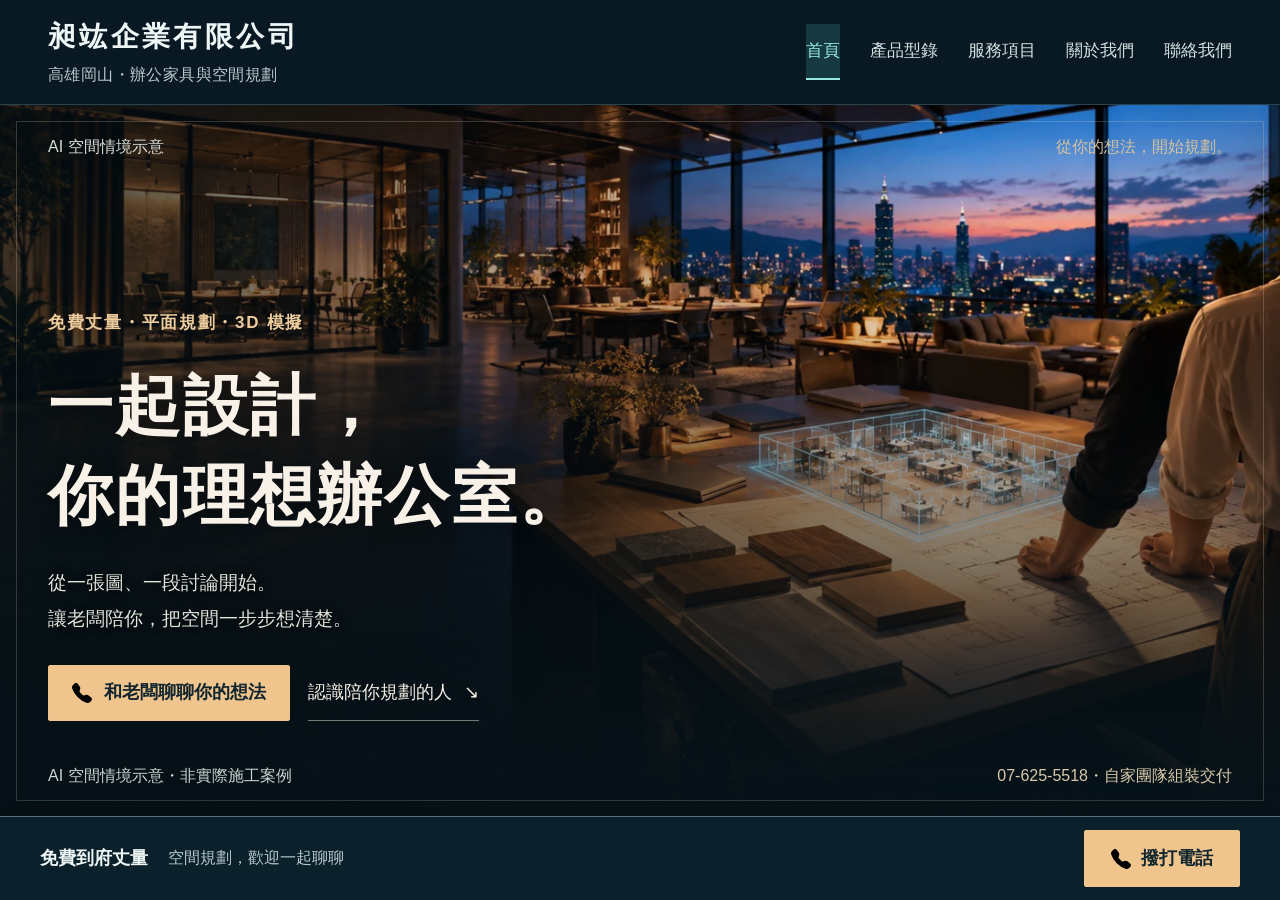
==== commit 076865ad: "重製全幅電影空間場景與可操作的共同配置示意" ====
--- a/index.html
+++ b/index.html
@@ -1,3 +1,3 @@
 <!DOCTYPE html>
 
-<html lang="zh-Hant"><head><meta charset="utf-8"/><meta content="width=device-width, initial-scale=1" name="viewport"/><meta content="昶竑企業位於高雄岡山，提供免費到府丈量、平面規劃、3D 模擬與自家團隊組裝，歡迎來電 07-625-5518 討論辦公家具與空間需求。" name="description"/><meta content="#07141d" name="theme-color"/><title>首頁｜昶竑企業－高雄岡山辦公家具</title><link href="assets/icons/telephone-fill.svg" rel="icon" type="image/svg+xml"/><link href="styles.css?v=20261019-2" rel="stylesheet"/><script defer="" src="app.js?v=20261019-3"></script><link rel="preload" as="image" href="assets/office.webp" fetchpriority="high"/><link rel="stylesheet" href="cinema.css?v=20261020-1"/></head><body><div aria-label="網站內容" class="site-scroll" role="region" tabindex="0"><a class="skip-link" href="#main">跳到主要內容</a><header class="site-header"><div class="container header-inner"><a class="brand" href="index.html"><span>昶竑企業有限公司</span><small>高雄岡山・辦公家具與空間規劃</small></a><button aria-controls="main-nav" aria-expanded="false" aria-label="開啟選單" class="menu-toggle"><img alt="" class="icon" height="20" src="assets/icons/list.svg" width="20"/></button><nav aria-label="主要選單" id="main-nav"><a aria-current="page" href="index.html">首頁</a><a href="products.html">產品型錄</a><a href="services.html">服務項目</a><a href="about.html">關於我們</a><a href="contact.html">聯絡我們</a></nav></div></header><main id="main"><section class="cinema-hero" aria-labelledby="hero-heading"><div class="container"><div class="hero-copy"><p class="eyebrow">高雄岡山・辦公家具與空間規劃</p><h1 id="hero-heading">把你的想法，<span>一起變成<br/>理想的辦公室。</span></h1><p class="hero-services">先聊你的需要，再一起規劃。<br/>從免費丈量、平面設計到 3D 模擬，<br/>我們陪你把空間的每個想法，慢慢想周全。</p><div class="hero-actions"><a class="button" href="tel:076255518"><img alt="" class="icon" height="20" src="assets/icons/telephone-fill.svg" width="20"/><span>聊聊想法・預約免費丈量</span></a><a class="text-button" href="#meet-team">認識陪你規劃的人 <span aria-hidden="true">↘</span></a></div><p class="hero-note">07-625-5518・從討論、設計，到自家團隊組裝。</p></div><figure class="hero-photo"><img alt="現代辦公室的空間規劃情境示意" fetchpriority="high" height="650" src="assets/office.webp" width="1400"/><div class="photo-label">讓配置有方向，<br/>也讓你的想法被好好聽見。</div><figcaption>空間情境示意・非實際施工案例</figcaption></figure></div><div class="container service-strip" aria-label="提供服務"><span><i aria-hidden="true"></i>免費到府丈量</span><span><i aria-hidden="true"></i>一起討論平面規劃</span><span><i aria-hidden="true"></i>3D 模擬看見配置</span><span><i aria-hidden="true"></i>自家團隊組裝交付</span></div></section><section aria-labelledby="team-heading" id="meet-team" class="team-section"><div class="container team-grid"><div class="team-photo"><img alt="昶竑企業團隊" height="932" loading="eager" src="assets/team.webp" width="622"/></div><div class="team-copy"><p class="eyebrow">和老闆一起聊・免費到府丈量</p><h2 id="team-heading">你有想法，<br/>我們陪你一起想。</h2><p>丈量時，我們會陪你一起討論空間怎麼用、家具怎麼擺。</p><p class="friend-copy">一次次讓你放心的交流與服務裡，慢慢成為你能放心交付的朋友。</p><a class="button" href="tel:076255518"><img alt="" class="icon" height="20" src="assets/icons/telephone-fill.svg" width="20"/><span>和老闆聊聊・預約免費丈量</span></a></div></div></section><section class="section process-section"><div class="container"><div class="section-heading"><p class="eyebrow">從諮詢到交付</p><h2>把空間交給我們，<br class="mobile-only"/>每一步都好好討論。</h2></div><ol class="process-grid"><li><img alt="" class="process-icon" height="32" src="assets/icons/telephone-fill.svg" width="32"/><span class="step-number">01</span><h3>來電諮詢</h3><p>聊聊你的需求、現有空間與使用習慣。</p></li><li><img alt="" class="process-icon" height="32" src="assets/icons/rulers.svg" width="32"/><span class="step-number">02</span><h3>到府丈量</h3><p>實地了解空間，確認尺寸與動線。</p></li><li><img alt="" class="process-icon" height="32" src="assets/icons/bounding-box.svg" width="32"/><span class="step-number">03</span><h3>規劃與 3D 模擬</h3><p>把想法化為圖面，一起討論配置。</p></li><li><img alt="" class="process-icon" height="32" src="assets/icons/tools.svg" width="32"/><span class="step-number">04</span><h3>專業組裝交付</h3><p>由自家組裝團隊，把規劃逐步落實。</p></li></ol></div></section><section class="section category-section"><div class="container"><div class="section-heading"><p class="eyebrow">精選辦公家具</p><h2>不同空間，都有合適的選擇。</h2><p>先看看參考款式，再一起討論適合你的配置。</p></div><div class="category-grid"><a class="category-card" href="products.html#desks"><div class="category-image"><img alt="主管桌／辦公桌參考款式" height="333" loading="eager" src="assets/products/refined-desks-1.webp" width="500"/></div><div class="category-title"><h3>主管桌／辦公桌</h3><img alt="" class="icon" height="20" src="assets/icons/arrow-up-right.svg" width="20"/></div><p>主管空間與日常辦公</p></a><a class="category-card" href="products.html#partitions"><div class="category-image"><img alt="屏風隔間參考款式" height="333" loading="eager" src="assets/products/refined-partitions-1.webp" width="500"/></div><div class="category-title"><h3>屏風隔間</h3><img alt="" class="icon" height="20" src="assets/icons/arrow-up-right.svg" width="20"/></div><p>清楚分區，保留工作彈性</p></a><a class="category-card" href="products.html#stations"><div class="category-image"><img alt="獨立工作站參考款式" height="333" loading="eager" src="assets/products/refined-stations-1.webp" width="500"/></div><div class="category-title"><h3>獨立工作站</h3><img alt="" class="icon" height="20" src="assets/icons/arrow-up-right.svg" width="20"/></div><p>桌面與收納，一起安排</p></a><a class="category-card" href="products.html#meeting"><div class="category-image"><img alt="會議桌參考款式" height="333" loading="eager" src="assets/products/meeting-6587-clean.webp" width="500"/></div><div class="category-title"><h3>會議桌</h3><img alt="" class="icon" height="20" src="assets/icons/arrow-up-right.svg" width="20"/></div><p>討論、簡報與日常會議</p></a><a class="category-card" href="products.html#chairs"><div class="category-image"><img alt="辦公椅參考款式" height="333" loading="eager" src="assets/products/refined-chair-1.webp" width="500"/><span class="illustration-badge">示意圖</span></div><div class="category-title"><h3>辦公椅</h3><img alt="" class="icon" height="20" src="assets/icons/arrow-up-right.svg" width="20"/></div><p>多種座椅類型，歡迎洽詢</p></a><a class="category-card" href="products.html#storage"><div class="category-image"><img alt="公文櫃與收納參考款式" height="333" loading="eager" src="assets/products/refined-storage-1.webp" width="500"/></div><div class="category-title"><h3>公文櫃與收納</h3><img alt="" class="icon" height="20" src="assets/icons/arrow-up-right.svg" width="20"/></div><p>讓文件與用品各就各位</p></a><a class="category-card" href="products.html#sofas"><div class="category-image"><img alt="沙發參考款式" height="333" loading="eager" src="assets/products/refined-sofas-1.webp" width="500"/></div><div class="category-title"><h3>沙發</h3><img alt="" class="icon" height="20" src="assets/icons/arrow-up-right.svg" width="20"/></div><p>接待與休憩的舒適配置</p></a></div></div></section></main><section class="contact-band"><div class="container contact-band-inner"><div><h2>空間怎麼安排，我們一起聊。</h2><p>免費到府丈量・平面規劃・自家團隊組裝</p></div><a class="button" href="tel:076255518"><img alt="" class="icon" height="20" src="assets/icons/telephone-fill.svg" width="20"/><span>歡迎來電 07-625-5518</span></a></div></section><footer class="site-footer"><div class="container footer-grid"><div><strong>昶竑企業有限公司</strong><p>辦公家具，從空間的需要開始。</p></div><div><a href="tel:076255518">電話 07-625-5518</a><p>傳真 07-626-0213</p><p>高雄市岡山區致遠路76號</p></div><div><a href="contact.html">聯絡我們</a><p>營業時間：請來電洽詢</p></div></div><div class="container footer-bottom"><span>© 昶竑企業有限公司</span><span>辦公家具・空間規劃・專業組裝</span></div></footer></div><aside aria-label="電話諮詢" class="contact-dock"><div class="dock-caption"><strong>免費到府丈量</strong><span>空間規劃，歡迎一起聊聊</span></div><a class="floating-call" href="tel:076255518"><img alt="" class="icon" height="20" src="assets/icons/telephone-fill.svg" width="20"/><span>撥打電話</span></a></aside></body></html>+<html lang="zh-Hant"><head><meta charset="utf-8"/><meta content="width=device-width, initial-scale=1" name="viewport"/><meta content="昶竑企業位於高雄岡山，提供免費到府丈量、平面規劃、3D 模擬與自家團隊組裝，歡迎來電 07-625-5518 討論辦公家具與空間需求。" name="description"/><meta content="#07141d" name="theme-color"/><title>首頁｜昶竑企業－高雄岡山辦公家具</title><link href="assets/icons/telephone-fill.svg" rel="icon" type="image/svg+xml"/><link href="styles.css?v=20261019-2" rel="stylesheet"/><script defer="" src="app.js?v=20261019-3"></script><link rel="preload" as="image" href="assets/collaboration-scene.webp" fetchpriority="high"/><link rel="stylesheet" href="cinema.css?v=20261020-1"/><link rel="stylesheet" href="film.css?v=20261020-2"/><script defer src="planning.js?v=20261020-2"></script></head><body><div aria-label="網站內容" class="site-scroll" role="region" tabindex="0"><a class="skip-link" href="#main">跳到主要內容</a><header class="site-header"><div class="container header-inner"><a class="brand" href="index.html"><span>昶竑企業有限公司</span><small>高雄岡山・辦公家具與空間規劃</small></a><button aria-controls="main-nav" aria-expanded="false" aria-label="開啟選單" class="menu-toggle"><img alt="" class="icon" height="20" src="assets/icons/list.svg" width="20"/></button><nav aria-label="主要選單" id="main-nav"><a aria-current="page" href="index.html">首頁</a><a href="products.html">產品型錄</a><a href="services.html">服務項目</a><a href="about.html">關於我們</a><a href="contact.html">聯絡我們</a></nav></div></header><main id="main"><section class="film-hero" aria-labelledby="hero-heading"><figure class="film-scene"><img src="assets/collaboration-scene.webp" width="1400" height="788" fetchpriority="high" alt="AI 空間概念情境：兩人以背影共同討論圖面與辦公室配置"/></figure><div class="film-shade" aria-hidden="true"></div><div class="container film-content"><div class="film-topline"><span>AI 空間情境示意</span><span>從你的想法，開始規劃。</span></div><p class="eyebrow">免費丈量・平面規劃・3D 模擬</p><h1 class="film-title" id="hero-heading">一起設計，<span>你的理想辦公室。</span></h1><p class="film-lead">從一張圖、一段討論開始。<br/>讓老闆陪你，把空間一步步想清楚。</p><div class="film-actions"><a class="button" href="tel:076255518"><img class="icon" src="assets/icons/telephone-fill.svg" width="20" height="20" alt=""/><span>和老闆聊聊你的想法</span></a><a class="text-button" href="#meet-team">認識陪你規劃的人 <span aria-hidden="true">↘</span></a></div><div class="film-caption"><span>AI 空間情境示意・非實際施工案例</span><span>07-625-5518・自家團隊組裝交付</span></div></div></section><section class="co-design" aria-labelledby="co-design-title"><div class="container"><div><p class="eyebrow">先聽見，再看見。</p><h2 id="co-design-title">空間怎麼用，<br/>我們一起畫出方向。</h2><p>多幾個桌位，還是留一處好好討論的地方？<br/>你的工作習慣，才是配置的起點。</p><p class="design-summary">先試著選一個方向。<br/>真正的配置，我們再陪你一起調整。</p></div><div class="plan-demo" data-layout="work"><div class="plan-header"><span>一起討論空間配置</span><span>試著切換看看 ↘</span></div><div class="plan-stage" aria-label="辦公空間配置討論示意"><div class="plan-window" aria-hidden="true"></div><div class="desk-cluster" aria-hidden="true"><i class="plan-desk"></i><i class="plan-desk"></i><i class="plan-desk"></i><i class="plan-desk"></i><i class="plan-desk"></i><i class="plan-desk"></i></div><span class="plan-label">工作區</span><div class="plan-meeting">討論區</div><div class="plan-storage">收納</div></div><div class="plan-controls" aria-label="切換示意配置"><button type="button" data-plan="work" aria-pressed="true">桌位多一點</button><button type="button" data-plan="discussion" aria-pressed="false">討論多一點</button></div><p class="plan-description" aria-live="polite">桌位多一點：示意保留 6 個工作位置與小型討論區，讓配置從日常工作的需要開始。</p><div class="plan-note">配置討論示意・非實際設計圖，現場尺寸與動線另行確認。</div></div></div></section><section aria-labelledby="team-heading" id="meet-team" class="team-section"><div class="container team-grid"><div class="team-photo"><img alt="昶竑企業團隊" height="932" loading="eager" src="assets/team.webp" width="622"/></div><div class="team-copy"><p class="eyebrow">和老闆一起聊・免費到府丈量</p><h2 id="team-heading">你有想法，<br/>我們陪你一起想。</h2><p>丈量時，我們會陪你一起討論空間怎麼用、家具怎麼擺。</p><p class="friend-copy">一次次讓你放心的交流與服務裡，慢慢成為你能放心交付的朋友。</p><a class="button" href="tel:076255518"><img alt="" class="icon" height="20" src="assets/icons/telephone-fill.svg" width="20"/><span>和老闆聊聊・預約免費丈量</span></a></div></div></section><section class="section process-section"><div class="container"><div class="section-heading"><p class="eyebrow">從諮詢到交付</p><h2>把空間交給我們，<br class="mobile-only"/>每一步都好好討論。</h2></div><ol class="process-grid"><li><img alt="" class="process-icon" height="32" src="assets/icons/telephone-fill.svg" width="32"/><span class="step-number">01</span><h3>來電諮詢</h3><p>聊聊你的需求、現有空間與使用習慣。</p></li><li><img alt="" class="process-icon" height="32" src="assets/icons/rulers.svg" width="32"/><span class="step-number">02</span><h3>到府丈量</h3><p>實地了解空間，確認尺寸與動線。</p></li><li><img alt="" class="process-icon" height="32" src="assets/icons/bounding-box.svg" width="32"/><span class="step-number">03</span><h3>規劃與 3D 模擬</h3><p>把想法化為圖面，一起討論配置。</p></li><li><img alt="" class="process-icon" height="32" src="assets/icons/tools.svg" width="32"/><span class="step-number">04</span><h3>專業組裝交付</h3><p>由自家組裝團隊，把規劃逐步落實。</p></li></ol></div></section><section class="section category-section"><div class="container"><div class="section-heading"><p class="eyebrow">精選辦公家具</p><h2>不同空間，都有合適的選擇。</h2><p>先看看參考款式，再一起討論適合你的配置。</p></div><div class="category-grid"><a class="category-card" href="products.html#desks"><div class="category-image"><img alt="主管桌／辦公桌參考款式" height="333" loading="eager" src="assets/products/refined-desks-1.webp" width="500"/></div><div class="category-title"><h3>主管桌／辦公桌</h3><img alt="" class="icon" height="20" src="assets/icons/arrow-up-right.svg" width="20"/></div><p>主管空間與日常辦公</p></a><a class="category-card" href="products.html#partitions"><div class="category-image"><img alt="屏風隔間參考款式" height="333" loading="eager" src="assets/products/refined-partitions-1.webp" width="500"/></div><div class="category-title"><h3>屏風隔間</h3><img alt="" class="icon" height="20" src="assets/icons/arrow-up-right.svg" width="20"/></div><p>清楚分區，保留工作彈性</p></a><a class="category-card" href="products.html#stations"><div class="category-image"><img alt="獨立工作站參考款式" height="333" loading="eager" src="assets/products/refined-stations-1.webp" width="500"/></div><div class="category-title"><h3>獨立工作站</h3><img alt="" class="icon" height="20" src="assets/icons/arrow-up-right.svg" width="20"/></div><p>桌面與收納，一起安排</p></a><a class="category-card" href="products.html#meeting"><div class="category-image"><img alt="會議桌參考款式" height="333" loading="eager" src="assets/products/meeting-6587-clean.webp" width="500"/></div><div class="category-title"><h3>會議桌</h3><img alt="" class="icon" height="20" src="assets/icons/arrow-up-right.svg" width="20"/></div><p>討論、簡報與日常會議</p></a><a class="category-card" href="products.html#chairs"><div class="category-image"><img alt="辦公椅參考款式" height="333" loading="eager" src="assets/products/refined-chair-1.webp" width="500"/><span class="illustration-badge">示意圖</span></div><div class="category-title"><h3>辦公椅</h3><img alt="" class="icon" height="20" src="assets/icons/arrow-up-right.svg" width="20"/></div><p>多種座椅類型，歡迎洽詢</p></a><a class="category-card" href="products.html#storage"><div class="category-image"><img alt="公文櫃與收納參考款式" height="333" loading="eager" src="assets/products/refined-storage-1.webp" width="500"/></div><div class="category-title"><h3>公文櫃與收納</h3><img alt="" class="icon" height="20" src="assets/icons/arrow-up-right.svg" width="20"/></div><p>讓文件與用品各就各位</p></a><a class="category-card" href="products.html#sofas"><div class="category-image"><img alt="沙發參考款式" height="333" loading="eager" src="assets/products/refined-sofas-1.webp" width="500"/></div><div class="category-title"><h3>沙發</h3><img alt="" class="icon" height="20" src="assets/icons/arrow-up-right.svg" width="20"/></div><p>接待與休憩的舒適配置</p></a></div></div></section></main><section class="contact-band"><div class="container contact-band-inner"><div><h2>空間怎麼安排，我們一起聊。</h2><p>免費到府丈量・平面規劃・自家團隊組裝</p></div><a class="button" href="tel:076255518"><img alt="" class="icon" height="20" src="assets/icons/telephone-fill.svg" width="20"/><span>歡迎來電 07-625-5518</span></a></div></section><footer class="site-footer"><div class="container footer-grid"><div><strong>昶竑企業有限公司</strong><p>辦公家具，從空間的需要開始。</p></div><div><a href="tel:076255518">電話 07-625-5518</a><p>傳真 07-626-0213</p><p>高雄市岡山區致遠路76號</p></div><div><a href="contact.html">聯絡我們</a><p>營業時間：請來電洽詢</p></div></div><div class="container footer-bottom"><span>© 昶竑企業有限公司</span><span>辦公家具・空間規劃・專業組裝</span></div></footer></div><aside aria-label="電話諮詢" class="contact-dock"><div class="dock-caption"><strong>免費到府丈量</strong><span>空間規劃，歡迎一起聊聊</span></div><a class="floating-call" href="tel:076255518"><img alt="" class="icon" height="20" src="assets/icons/telephone-fill.svg" width="20"/><span>撥打電話</span></a></aside></body></html>
--- a/film.css
+++ b/film.css
@@ -0,0 +1,9 @@
+/* 以場景、景深、光影與互動規劃構成新版，並非僅換色。 */
+.film-hero{height:clamp(640px,calc(100svh - 188px),880px);position:relative;isolation:isolate;overflow:hidden;background:#08151b}.film-scene{position:absolute;inset:0;margin:0;z-index:-3}.film-scene>img{width:100%;height:100%;object-fit:cover;object-position:50% center}.film-shade{position:absolute;inset:0;z-index:-2;background:linear-gradient(90deg,#041016bb 0%,#04101645 45%,transparent 75%),linear-gradient(0deg,#06141bf7,transparent 75%)}.film-hero::after{content:"";position:absolute;inset:16px;z-index:-1;border:1px solid #e4d6bc38;pointer-events:none}.film-content{height:100%;display:flex;flex-direction:column;justify-content:flex-end;align-items:flex-start;padding-bottom:96px;position:relative}.film-hero .eyebrow{color:#edcc9d;margin-bottom:22px;font-size:17px;letter-spacing:.1em}.film-title{color:#f7f1e7;font-family:"Songti TC","Noto Serif TC","PMingLiU",serif;font-size:clamp(44px,5.1vw,76px);font-weight:650;letter-spacing:.035em;line-height:1.38;margin:0 0 24px;text-wrap:initial;text-shadow:0 3px 20px #0006}.film-title span{display:block}.film-lead{color:#e3e4dc;font-size:19px;line-height:1.9;max-width:560px;margin-bottom:28px;text-shadow:0 1px 10px #000}.film-actions{display:flex;align-items:center;gap:18px;flex-wrap:wrap}.film-actions .text-button{color:#f4eee3;border-color:#d7d6c788}.film-topline{position:absolute;top:28px;left:0;right:0;display:flex;justify-content:space-between;gap:20px;color:#d9dfd9;font-size:16px}.film-topline>span:last-child{color:#d7c19e}.film-caption{position:absolute;bottom:26px;left:0;right:0;display:flex;justify-content:space-between;gap:20px;font-size:16px;color:#cbd5d1}.film-caption span:last-child{color:#d9caaa}.co-design{background:#e8e5dc;color:#1e353a;padding:86px 0 82px;position:relative}.co-design::before{content:"";position:absolute;top:0;left:8%;width:1px;height:54px;background:#a37b48}.co-design .container{display:grid;grid-template-columns:.9fr 1.1fr;align-items:center;gap:70px}.co-design .eyebrow{color:#41636a}.co-design h2{font-family:"Songti TC","PMingLiU",serif;font-weight:650;font-size:clamp(32px,3.3vw,47px);line-height:1.5;letter-spacing:.05em;margin-bottom:24px}.co-design p{color:#4b6267;font-size:18px;line-height:1.95}.co-design .design-summary{margin-top:22px;color:#274e54;font-size:19px}.plan-demo{background:#0e2730;box-shadow:20px 20px 0 #cdd4cb;color:#d6e7e3;border:1px solid #5e7e82;position:relative;min-width:0}.plan-header{display:flex;justify-content:space-between;gap:20px;padding:18px 22px;border-bottom:1px solid #365960;color:#dce8e2;font-size:16px}.plan-header span:last-child{color:#f0c48c}.plan-stage{height:300px;position:relative;margin:26px 24px 20px;border:2px solid #8eb8b6;background-image:linear-gradient(#b1ded20b 1px,transparent 1px),linear-gradient(90deg,#b1ded20b 1px,transparent 1px);background-size:20px 20px;overflow:hidden}.plan-stage::after{content:"";position:absolute;right:-2px;bottom:30px;width:4px;height:45px;background:#0e2730;border-top:2px solid #8eb8b6;border-bottom:2px solid #8eb8b6}.plan-window{height:5px;width:70%;position:absolute;top:-2px;left:12%;background:#d2e7df;box-shadow:0 0 15px #89d7cc55}.plan-storage{position:absolute;left:3%;bottom:4%;width:52%;height:34px;border:1px solid #a6b5a4;display:flex;align-items:center;justify-content:center;font-size:16px;color:#d5dfd6;background:#a6b5a414}.desk-cluster{position:absolute;left:8%;top:16%;width:46%;height:51%;display:grid;grid-template-columns:1fr 1fr;grid-template-rows:repeat(3,1fr);gap:12px 5px;transition:width .25s}.plan-desk{border:1px solid #91d5d0;position:relative;background:#91d5d015;transition:opacity .2s}.plan-desk::after{content:"";width:10px;height:5px;border:1px solid #a7d9d3;position:absolute;bottom:-8px;left:calc(50% - 5px);border-radius:2px}.plan-meeting{position:absolute;right:6%;top:22%;width:28%;height:46%;border:1px solid #e4bc87;display:flex;align-items:center;justify-content:center;color:#f0d7b0;font-size:16px;background:#e4bc8710;border-radius:48%;transition:width .25s,top .25s,height .25s}.plan-meeting::before,.plan-meeting::after{content:"";position:absolute;width:18px;height:9px;border:1px solid #e4bc87;left:calc(50% - 9px)}.plan-meeting::before{top:-14px}.plan-meeting::after{bottom:-14px}.plan-label{position:absolute;left:8%;top:73%;font-size:16px;color:#c7e6df}.plan-demo[data-layout=discussion] .desk-cluster{width:34%;grid-template-rows:repeat(2,1fr);height:38%;top:22%}.plan-demo[data-layout=discussion] .plan-desk:nth-child(n+5){display:none}.plan-demo[data-layout=discussion] .plan-meeting{width:39%;height:53%;top:18%}.plan-controls{display:flex;gap:10px;padding:0 22px 18px;flex-wrap:wrap}.plan-controls button{font-size:17px;border:1px solid #69868a;background:transparent;color:#dce8e4;min-height:48px;padding:10px 16px;border-radius:2px}.plan-controls [aria-pressed=true]{background:#e6c28d;border-color:#e6c28d;color:#182e34}.plan-demo .plan-description{padding:0 22px 18px;color:#c3d8d5;font-size:16px;line-height:1.8;min-height:76px}.plan-note{border-top:1px solid #365960;padding:12px 22px 16px;font-size:16px;color:#c1d4d0;line-height:1.7}.team-section{background:#f4f0e8;padding:86px 0}.team-grid{grid-template-columns:.85fr 1.15fr;gap:85px}.team-photo{height:510px;box-shadow:-18px 20px 0 #d7d0c1;border:0}.team-copy h2{font-family:"Songti TC","PMingLiU",serif;font-size:46px;font-weight:650}.team-copy .friend-copy{font-family:"Songti TC","PMingLiU",serif;font-size:29px!important;line-height:1.7!important;padding-left:0;border:0;margin:28px 0!important;letter-spacing:.035em;font-weight:600}.process-section{position:relative;overflow:hidden}.process-section::before{content:"";position:absolute;left:calc(50% - 520px);top:-110px;width:620px;height:620px;border:1px solid #a9d1c81a;border-radius:50%;pointer-events:none}.process-section>.container{position:relative}.section-heading h2{font-family:"Songti TC","PMingLiU",serif}.page-heading{background-image:linear-gradient(90deg,#06151af5,#06151ac7),url('assets/collaboration-scene.webp');background-size:cover;background-position:center 55%}.page-heading h1{font-family:"Songti TC","PMingLiU",serif}.film-view-control{display:flex;gap:12px;align-items:center;margin-top:20px}
+@media(max-width:1024px){.film-title{font-size:58px}.film-content{padding-bottom:100px}.co-design .container{gap:35px}.co-design h2{font-size:36px}.plan-header{padding:16px}.plan-stage{margin:22px 16px 18px;height:280px}.plan-controls{padding-inline:16px}.plan-demo .plan-description,.plan-note{padding-inline:16px}.team-grid{gap:50px}.team-copy h2{font-size:38px}.team-copy .friend-copy{font-size:26px!important}}
+@media(max-width:767px){.film-hero{height:780px}.film-scene>img{object-position:64% center}.film-shade{background:linear-gradient(0deg,#06141b 2%,#06141bf0 28%,#06141b66 60%,#06141b20 90%)}.film-content{padding-bottom:90px}.film-topline{top:25px;flex-direction:column;gap:7px}.film-title{font-size:46px}.film-caption{bottom:22px;flex-direction:column;gap:4px}.co-design{padding:60px 0}.co-design .container{grid-template-columns:1fr;gap:34px}.co-design h2{font-size:35px}.plan-demo{box-shadow:10px 12px 0 #cdd4cb}.team-section{padding:60px 0}.team-grid{grid-template-columns:1fr;gap:42px}.team-photo{height:360px;max-width:440px;box-shadow:10px 12px 0 #d7d0c1}.team-copy h2{font-size:36px}.team-copy .friend-copy{font-size:27px!important}.page-heading{background-position:70% center}}
+@media(max-width:600px){.film-hero{height:780px}.film-hero::after{inset:10px}.film-title{font-size:38px;line-height:1.45;letter-spacing:.025em;margin-bottom:20px}.film-hero .eyebrow{font-size:16px;letter-spacing:.04em;margin-bottom:16px}.film-lead{font-size:18px;line-height:1.9;margin-bottom:24px}.film-actions{gap:7px 16px;width:100%}.film-actions .button{width:100%;font-size:17px;min-height:54px}.film-actions .text-button{font-size:17px;min-height:46px}.film-content{padding-bottom:108px}.film-topline{font-size:16px;top:24px}.film-caption{font-size:16px;line-height:1.7;bottom:18px}.co-design h2{font-size:32px}.co-design .design-summary{font-size:18px}.plan-header{font-size:16px;gap:8px;padding:15px 12px}.plan-stage{height:260px;margin:22px 14px 16px}.plan-controls{padding:0 14px 16px;gap:8px}.plan-controls button{font-size:16px;padding:10px 12px;flex:1;white-space:nowrap}.plan-demo .plan-description{padding-inline:14px;min-height:82px}.plan-note{padding:12px 14px}.plan-label{left:7%;top:75%}.plan-meeting{font-size:16px}.team-section{padding:44px 0}.team-photo{height:330px}.team-copy h2{font-size:33px}.team-copy .friend-copy{font-size:25px!important;line-height:1.8!important}.team-copy .button{font-size:17px}.section-heading h2{font-size:30px}}
+@media(max-width:350px){.film-title{font-size:32px}.film-hero{height:795px}.film-topline{font-size:16px}.film-lead{font-size:17px}.film-actions .button{font-size:16px}.plan-header{flex-direction:column;gap:5px}.plan-stage{height:240px}.plan-controls button{font-size:16px;padding-inline:8px}.plan-meeting{right:4%;width:30%}.plan-label{font-size:16px}.team-copy .friend-copy{font-size:24px!important}}
+@media(prefers-reduced-motion:reduce){.desk-cluster,.plan-meeting,.plan-desk{transition:none}}
+.plan-label{top:69%}
+@media(max-width:767px){.film-scene>img{object-position:90% center}}
